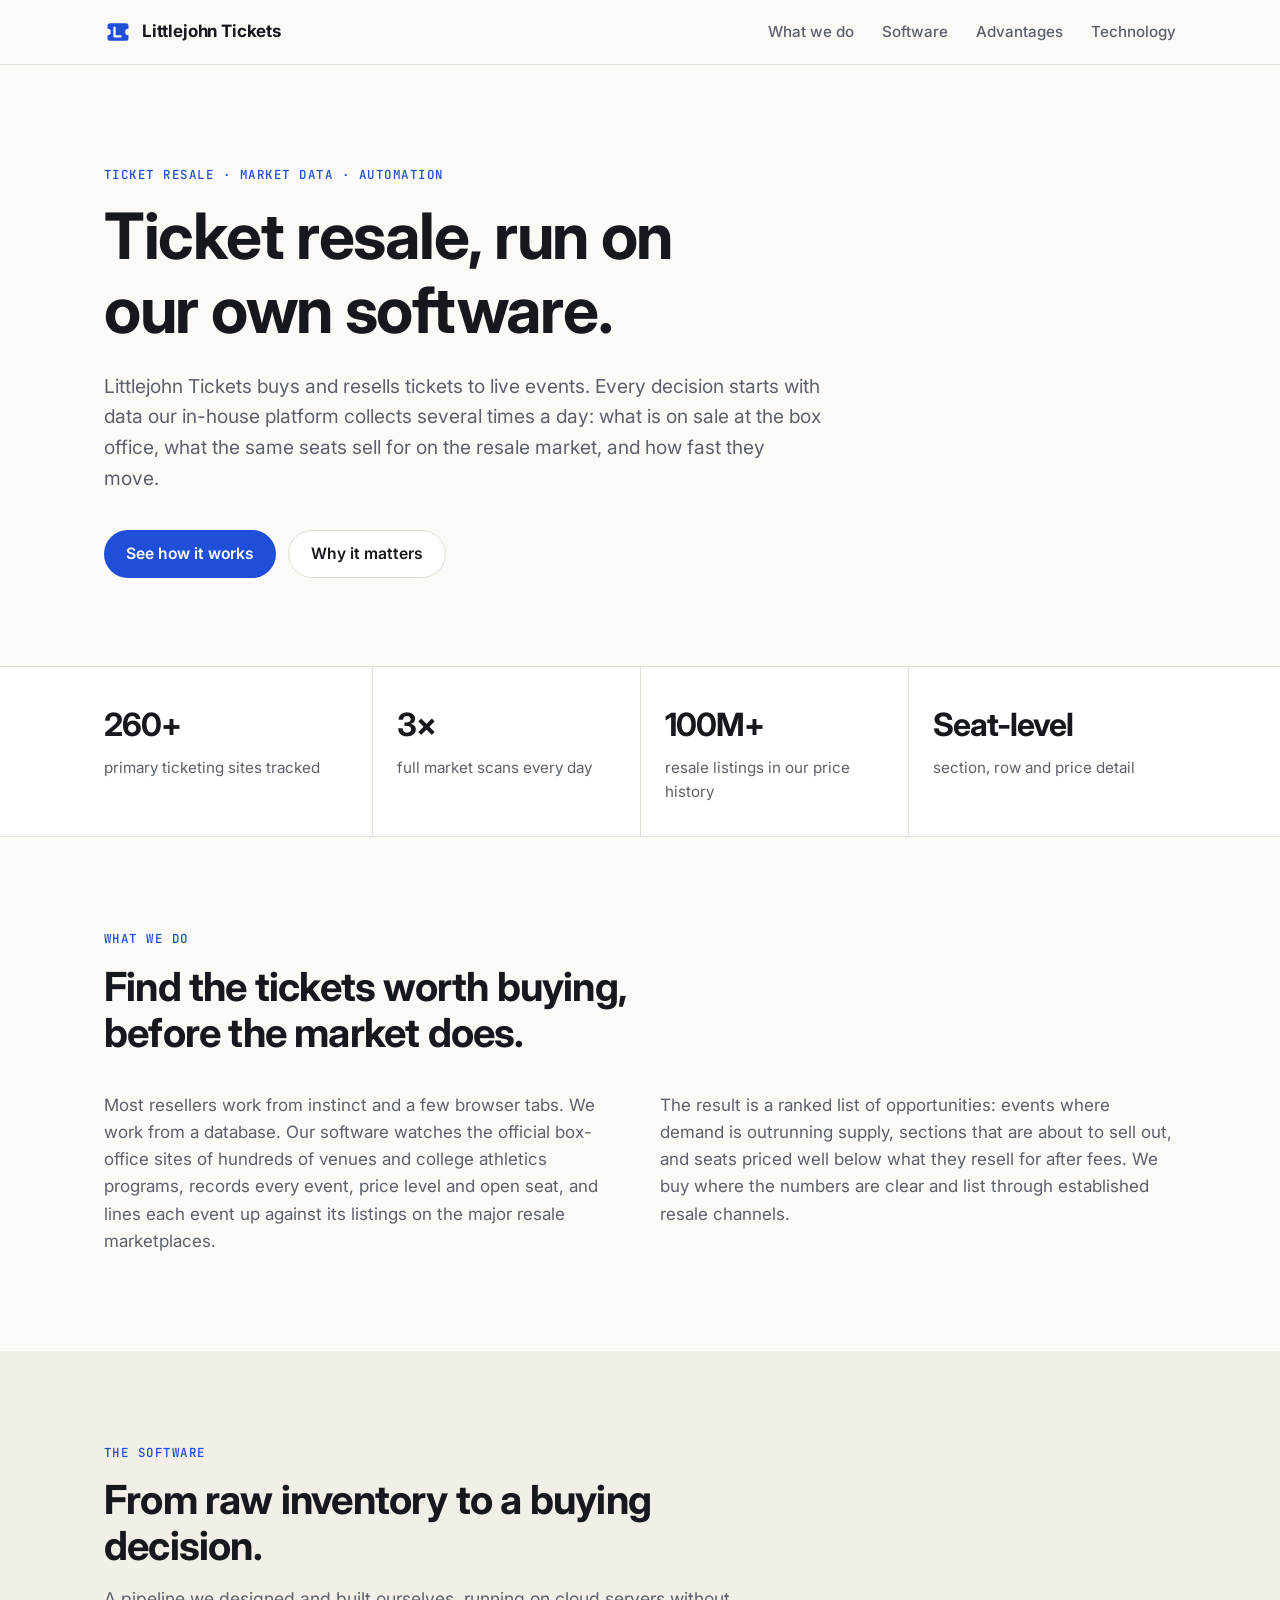
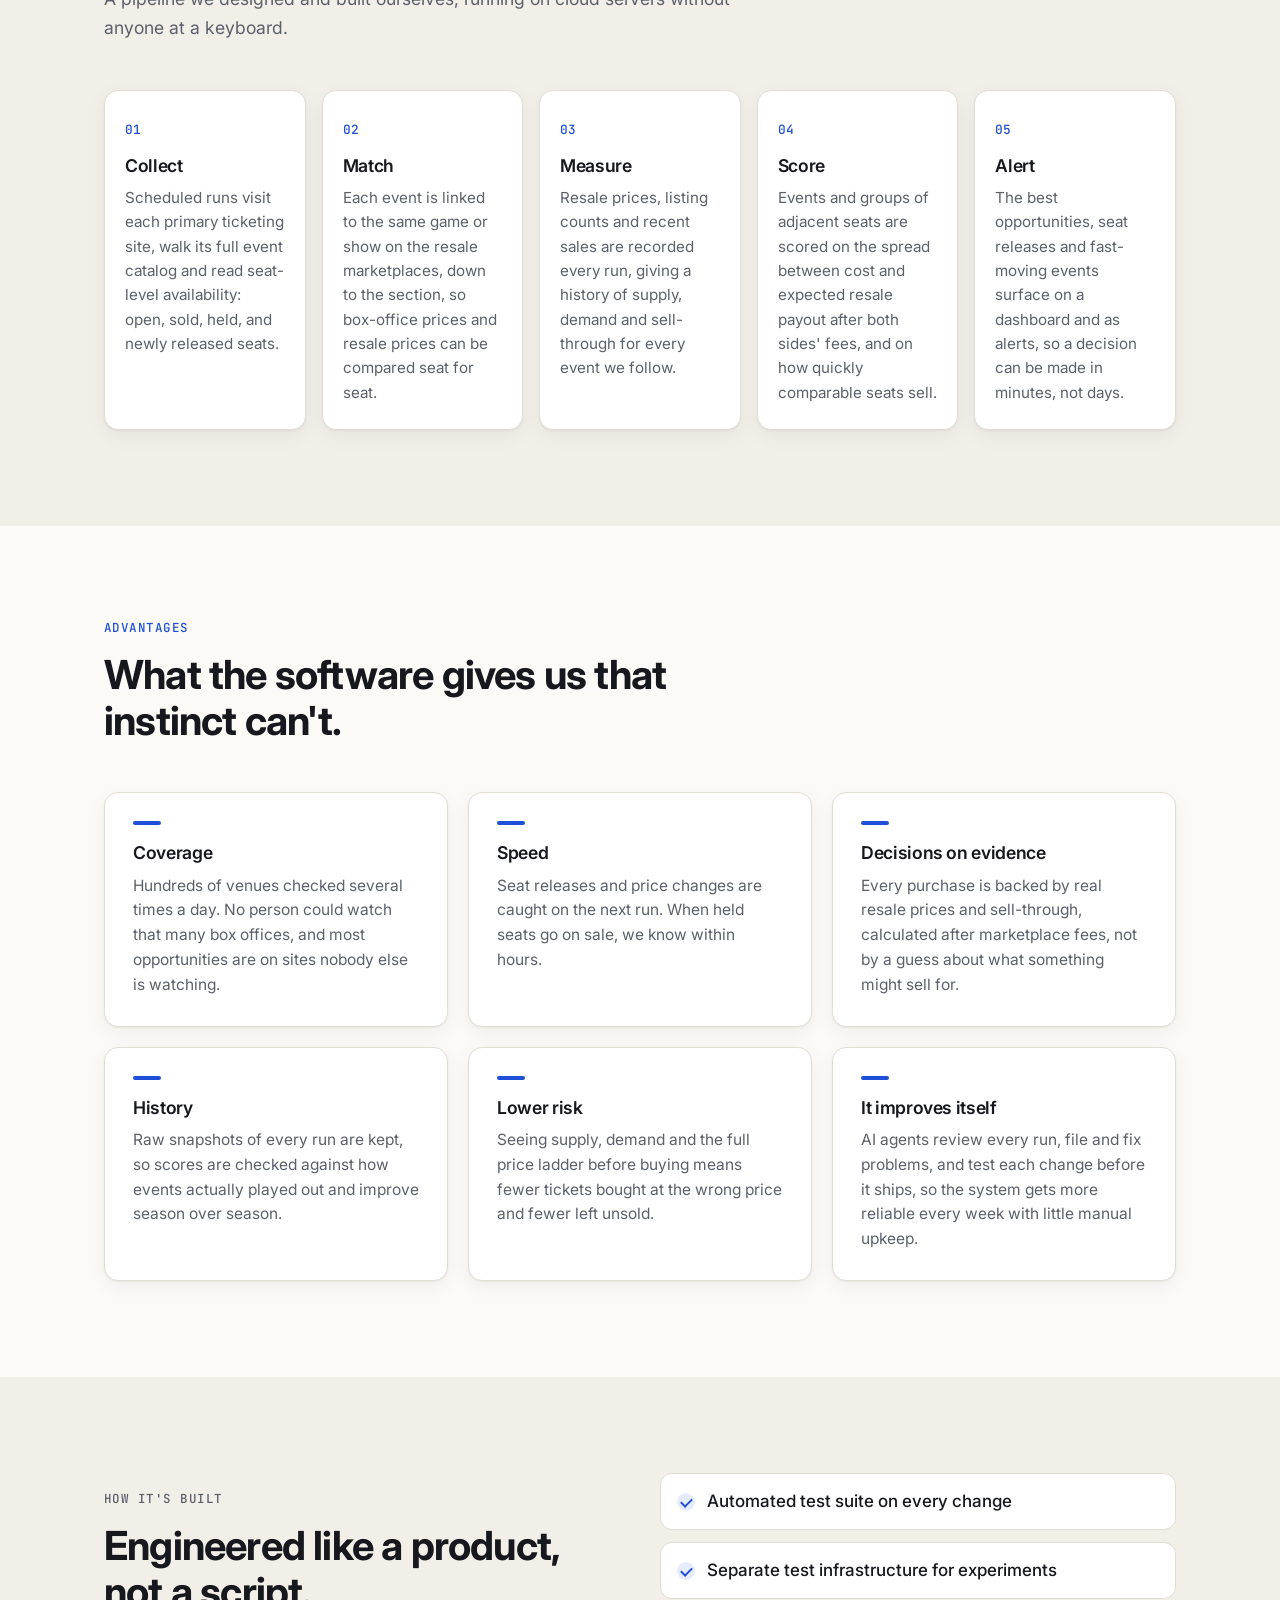
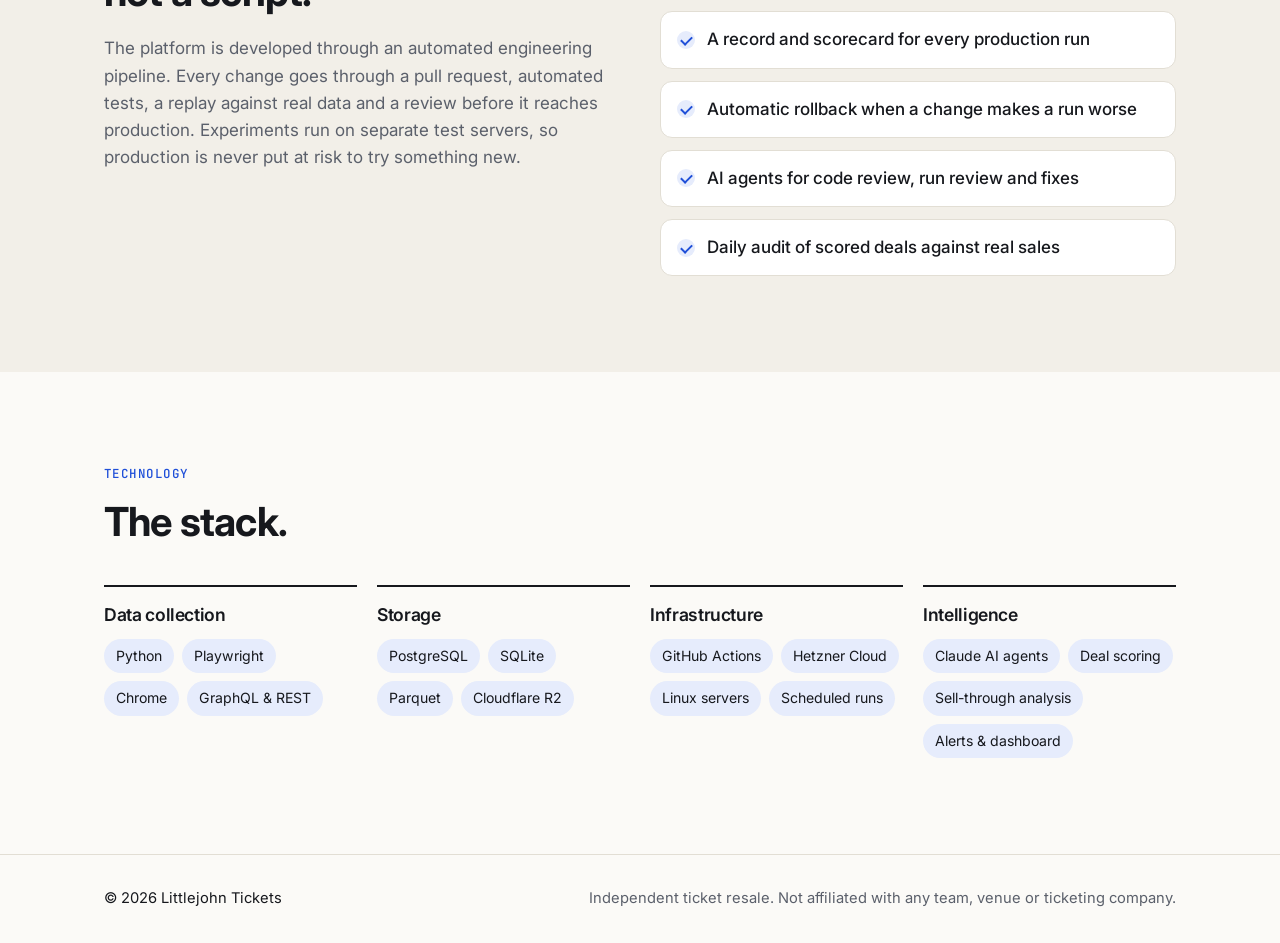
==== index.html @ 3c884fb2 "Add the company site: what we do, the software, advantages, stack One static page for littlejohntick" ====
<!doctype html>
<html lang="en">
<head>
  <meta charset="utf-8">
  <meta name="viewport" content="width=device-width, initial-scale=1">
  <title>Littlejohn Tickets</title>
  <meta name="description" content="Littlejohn Tickets is an independent ticket resale business built on its own market-data software: live primary inventory, resale prices and demand, scored into buying decisions.">
  <meta property="og:title" content="Littlejohn Tickets">
  <meta property="og:description" content="Ticket resale, run on in-house market-data software.">
  <meta property="og:url" content="https://littlejohntickets.com/">
  <meta property="og:type" content="website">
  <link rel="icon" href="favicon.svg" type="image/svg+xml">
  <link rel="preconnect" href="https://fonts.googleapis.com">
  <link rel="preconnect" href="https://fonts.gstatic.com" crossorigin>
  <link href="https://fonts.googleapis.com/css2?family=Inter:wght@400;500;600;700&family=JetBrains+Mono:wght@500&display=swap" rel="stylesheet">
  <link rel="stylesheet" href="styles.css">
</head>
<body>
  <header class="nav">
    <div class="wrap nav-inner">
      <a class="brand" href="#top" aria-label="Littlejohn Tickets home">
        <svg class="brand-mark" viewBox="0 0 32 32" aria-hidden="true"><path d="M4 9a3 3 0 0 1 3-3h18a3 3 0 0 1 3 3v3.2a3.8 3.8 0 0 0 0 7.6V23a3 3 0 0 1-3 3H7a3 3 0 0 1-3-3v-3.2a3.8 3.8 0 0 0 0-7.6Z" fill="currentColor"/><path d="M12 11v10h7" fill="none" stroke="var(--bg)" stroke-width="2.6" stroke-linecap="round" stroke-linejoin="round"/></svg>
        <span>Littlejohn Tickets</span>
      </a>
      <nav class="nav-links" aria-label="Sections">
        <a href="#what">What we do</a>
        <a href="#software">Software</a>
        <a href="#advantages">Advantages</a>
        <a href="#stack">Technology</a>
      </nav>
    </div>
  </header>

  <main id="top">
    <section class="hero">
      <div class="wrap">
        <p class="eyebrow">Ticket resale &middot; Market data &middot; Automation</p>
        <h1>Ticket resale, run on our own software.</h1>
        <p class="lede">Littlejohn Tickets buys and resells tickets to live events. Every decision starts with data
          our in-house platform collects several times a day: what is on sale at the box office, what the same
          seats sell for on the resale market, and how fast they move.</p>
        <div class="hero-actions">
          <a class="btn btn-primary" href="#software">See how it works</a>
          <a class="btn btn-ghost" href="#advantages">Why it matters</a>
        </div>
      </div>
    </section>

    <section class="stats" aria-label="By the numbers">
      <div class="wrap stats-grid">
        <div class="stat"><span class="stat-num">260+</span><span class="stat-label">primary ticketing sites tracked</span></div>
        <div class="stat"><span class="stat-num">3&times;</span><span class="stat-label">full market scans every day</span></div>
        <div class="stat"><span class="stat-num">100M+</span><span class="stat-label">resale listings in our price history</span></div>
        <div class="stat"><span class="stat-num">Seat-level</span><span class="stat-label">section, row and price detail</span></div>
      </div>
    </section>

    <section id="what" class="section">
      <div class="wrap">
        <p class="eyebrow">What we do</p>
        <h2>Find the tickets worth buying, before the market does.</h2>
        <div class="two-col">
          <p>Most resellers work from instinct and a few browser tabs. We work from a database. Our software watches
            the official box-office sites of hundreds of venues and college athletics programs, records every event,
            price level and open seat, and lines each event up against its listings on the major resale
            marketplaces.</p>
          <p>The result is a ranked list of opportunities: events where demand is outrunning supply, sections that
            are about to sell out, and seats priced well below what they resell for after fees. We buy where the
            numbers are clear and list through established resale channels.</p>
        </div>
      </div>
    </section>

    <section id="software" class="section section-alt">
      <div class="wrap">
        <p class="eyebrow">The software</p>
        <h2>From raw inventory to a buying decision.</h2>
        <p class="section-lede">A pipeline we designed and built ourselves, running on cloud servers without anyone
          at a keyboard.</p>
        <ol class="pipeline">
          <li class="step">
            <span class="step-num">01</span>
            <h3>Collect</h3>
            <p>Scheduled runs visit each primary ticketing site, walk its full event catalog and read seat-level
              availability: open, sold, held, and newly released seats.</p>
          </li>
          <li class="step">
            <span class="step-num">02</span>
            <h3>Match</h3>
            <p>Each event is linked to the same game or show on the resale marketplaces, down to the section, so
              box-office prices and resale prices can be compared seat for seat.</p>
          </li>
          <li class="step">
            <span class="step-num">03</span>
            <h3>Measure</h3>
            <p>Resale prices, listing counts and recent sales are recorded every run, giving a history of supply,
              demand and sell-through for every event we follow.</p>
          </li>
          <li class="step">
            <span class="step-num">04</span>
            <h3>Score</h3>
            <p>Events and groups of adjacent seats are scored on the spread between cost and expected resale payout
              after both sides' fees, and on how quickly comparable seats sell.</p>
          </li>
          <li class="step">
            <span class="step-num">05</span>
            <h3>Alert</h3>
            <p>The best opportunities, seat releases and fast-moving events surface on a dashboard and as alerts,
              so a decision can be made in minutes, not days.</p>
          </li>
        </ol>
      </div>
    </section>

    <section id="advantages" class="section">
      <div class="wrap">
        <p class="eyebrow">Advantages</p>
        <h2>What the software gives us that instinct can't.</h2>
        <div class="cards">
          <article class="card">
            <h3>Coverage</h3>
            <p>Hundreds of venues checked several times a day. No person could watch that many box offices, and
              most opportunities are on sites nobody else is watching.</p>
          </article>
          <article class="card">
            <h3>Speed</h3>
            <p>Seat releases and price changes are caught on the next run. When held seats go on sale, we know
              within hours.</p>
          </article>
          <article class="card">
            <h3>Decisions on evidence</h3>
            <p>Every purchase is backed by real resale prices and sell-through, calculated after marketplace fees,
              not by a guess about what something might sell for.</p>
          </article>
          <article class="card">
            <h3>History</h3>
            <p>Raw snapshots of every run are kept, so scores are checked against how events actually played out
              and improve season over season.</p>
          </article>
          <article class="card">
            <h3>Lower risk</h3>
            <p>Seeing supply, demand and the full price ladder before buying means fewer tickets bought at the wrong
              price and fewer left unsold.</p>
          </article>
          <article class="card">
            <h3>It improves itself</h3>
            <p>AI agents review every run, file and fix problems, and test each change before it ships, so the
              system gets more reliable every week with little manual upkeep.</p>
          </article>
        </div>
      </div>
    </section>

    <section id="engineering" class="section section-alt">
      <div class="wrap two-col two-col-wide">
        <div>
          <p class="eyebrow">How it's built</p>
          <h2>Engineered like a product, not a script.</h2>
          <p>The platform is developed through an automated engineering pipeline. Every change goes through a pull
            request, automated tests, a replay against real data and a review before it reaches production.
            Experiments run on separate test servers, so production is never put at risk to try something new.</p>
        </div>
        <ul class="checklist">
          <li>Automated test suite on every change</li>
          <li>Separate test infrastructure for experiments</li>
          <li>A record and scorecard for every production run</li>
          <li>Automatic rollback when a change makes a run worse</li>
          <li>AI agents for code review, run review and fixes</li>
          <li>Daily audit of scored deals against real sales</li>
        </ul>
      </div>
    </section>

    <section id="stack" class="section">
      <div class="wrap">
        <p class="eyebrow">Technology</p>
        <h2>The stack.</h2>
        <div class="stack">
          <div class="stack-group">
            <h3>Data collection</h3>
            <ul><li>Python</li><li>Playwright</li><li>Chrome</li><li>GraphQL &amp; REST</li></ul>
          </div>
          <div class="stack-group">
            <h3>Storage</h3>
            <ul><li>PostgreSQL</li><li>SQLite</li><li>Parquet</li><li>Cloudflare R2</li></ul>
          </div>
          <div class="stack-group">
            <h3>Infrastructure</h3>
            <ul><li>GitHub Actions</li><li>Hetzner Cloud</li><li>Linux servers</li><li>Scheduled runs</li></ul>
          </div>
          <div class="stack-group">
            <h3>Intelligence</h3>
            <ul><li>Claude AI agents</li><li>Deal scoring</li><li>Sell-through analysis</li><li>Alerts &amp; dashboard</li></ul>
          </div>
        </div>
      </div>
    </section>
  </main>

  <footer class="footer">
    <div class="wrap footer-inner">
      <span>&copy; <span id="year">2026</span> Littlejohn Tickets</span>
      <span class="muted">Independent ticket resale. Not affiliated with any team, venue or ticketing company.</span>
    </div>
  </footer>
  <script>document.getElementById('year').textContent = new Date().getFullYear();</script>
</body>
</html>
---- styles.css ----
:root {
  --bg: #fbfaf7;
  --bg-alt: #f2efe8;
  --surface: #ffffff;
  --text: #16181d;
  --muted: #5b606b;
  --line: #e2ded4;
  --accent: #1f4fd8;
  --accent-ink: #ffffff;
  --accent-soft: #e6ecfc;
  --radius: 14px;
  --shadow: 0 1px 2px rgba(20, 22, 28, .05), 0 6px 20px rgba(20, 22, 28, .05);
}

@media (prefers-color-scheme: dark) {
  :root:not([data-theme="light"]) {
    --bg: #0f1115;
    --bg-alt: #151820;
    --surface: #1a1e27;
    --text: #eceef2;
    --muted: #a0a6b3;
    --line: #2a2f3b;
    --accent: #7c9cff;
    --accent-ink: #0f1115;
    --accent-soft: #1e2740;
    --shadow: 0 1px 2px rgba(0, 0, 0, .3), 0 6px 20px rgba(0, 0, 0, .25);
  }
}

:root[data-theme="dark"] {
  --bg: #0f1115;
  --bg-alt: #151820;
  --surface: #1a1e27;
  --text: #eceef2;
  --muted: #a0a6b3;
  --line: #2a2f3b;
  --accent: #7c9cff;
  --accent-ink: #0f1115;
  --accent-soft: #1e2740;
  --shadow: 0 1px 2px rgba(0, 0, 0, .3), 0 6px 20px rgba(0, 0, 0, .25);
}

* { box-sizing: border-box; }

html { scroll-behavior: smooth; scroll-padding-top: 72px; }

body {
  margin: 0;
  background: var(--bg);
  color: var(--text);
  font: 400 17px/1.6 Inter, system-ui, -apple-system, "Segoe UI", Roboto, sans-serif;
  -webkit-font-smoothing: antialiased;
}

h1, h2, h3 { line-height: 1.15; margin: 0; letter-spacing: -0.02em; }
h1 { font-size: clamp(2.3rem, 6vw, 4rem); font-weight: 700; max-width: 16ch; }
h2 { font-size: clamp(1.7rem, 3.6vw, 2.5rem); font-weight: 700; max-width: 24ch; }
h3 { font-size: 1.1rem; font-weight: 600; }
p { margin: 0; }
a { color: inherit; }

.wrap { width: 100%; max-width: 1120px; margin: 0 auto; padding: 0 24px; }

/* Navigation */
.nav {
  position: sticky; top: 0; z-index: 10;
  background: color-mix(in srgb, var(--bg) 88%, transparent);
  backdrop-filter: saturate(160%) blur(10px);
  border-bottom: 1px solid var(--line);
}
.nav-inner { display: flex; align-items: center; justify-content: space-between; height: 64px; gap: 16px; }
.brand { display: inline-flex; align-items: center; gap: 10px; font-weight: 700; text-decoration: none; letter-spacing: -0.01em; }
.brand-mark { width: 28px; height: 28px; color: var(--accent); flex: none; }
.nav-links { display: flex; gap: 28px; }
.nav-links a { text-decoration: none; color: var(--muted); font-size: .95rem; font-weight: 500; }
.nav-links a:hover { color: var(--text); }

/* Hero */
.hero { padding: 104px 0 88px; }
.eyebrow {
  font: 500 .78rem/1 "JetBrains Mono", ui-monospace, monospace;
  text-transform: uppercase; letter-spacing: .12em; color: var(--accent);
  margin-bottom: 18px;
}
.lede { font-size: 1.2rem; color: var(--muted); max-width: 60ch; margin-top: 24px; }
.hero-actions { display: flex; flex-wrap: wrap; gap: 12px; margin-top: 36px; }
.btn {
  display: inline-flex; align-items: center; justify-content: center;
  height: 48px; padding: 0 22px; border-radius: 999px;
  font-weight: 600; font-size: .98rem; text-decoration: none;
  transition: transform .15s ease, background .15s ease;
}
.btn:hover { transform: translateY(-1px); }
.btn-primary { background: var(--accent); color: var(--accent-ink); }
.btn-ghost { border: 1px solid var(--line); background: var(--surface); }

/* Stats */
.stats { border-top: 1px solid var(--line); border-bottom: 1px solid var(--line); background: var(--surface); }
.stats-grid { display: grid; grid-template-columns: repeat(4, 1fr); }
.stat { padding: 32px 24px; display: flex; flex-direction: column; gap: 6px; border-left: 1px solid var(--line); }
.stat:first-child { border-left: 0; padding-left: 0; }
.stat-num { font-size: 2rem; font-weight: 700; letter-spacing: -0.03em; }
.stat-label { color: var(--muted); font-size: .95rem; }

/* Sections */
.section { padding: 96px 0; }
.section-alt { background: var(--bg-alt); }
.section-lede { color: var(--muted); font-size: 1.1rem; max-width: 60ch; margin-top: 16px; }
.two-col { display: grid; grid-template-columns: 1fr 1fr; gap: 40px; margin-top: 36px; color: var(--muted); }
.two-col-wide { margin-top: 0; align-items: start; color: var(--text); }
.two-col-wide p { color: var(--muted); margin-top: 20px; }

/* Pipeline */
.pipeline { list-style: none; padding: 0; margin: 48px 0 0; display: grid; grid-template-columns: repeat(5, 1fr); gap: 16px; counter-reset: none; }
.step {
  background: var(--surface); border: 1px solid var(--line); border-radius: var(--radius);
  padding: 24px 20px; box-shadow: var(--shadow); position: relative;
}
.step-num { font: 500 .8rem/1 "JetBrains Mono", ui-monospace, monospace; color: var(--accent); }
.step h3 { margin: 14px 0 10px; }
.step p { color: var(--muted); font-size: .95rem; }

/* Cards */
.cards { display: grid; grid-template-columns: repeat(3, 1fr); gap: 20px; margin-top: 48px; }
.card {
  background: var(--surface); border: 1px solid var(--line); border-radius: var(--radius);
  padding: 28px; box-shadow: var(--shadow);
}
.card h3 { margin-bottom: 10px; }
.card h3::before {
  content: ""; display: block; width: 28px; height: 4px; border-radius: 2px;
  background: var(--accent); margin-bottom: 18px;
}
.card p { color: var(--muted); font-size: .97rem; }

/* Checklist */
.checklist { list-style: none; padding: 0; margin: 0; display: grid; gap: 12px; }
.checklist li {
  background: var(--surface); border: 1px solid var(--line); border-radius: 12px;
  padding: 14px 16px 14px 46px; position: relative; font-weight: 500;
}
.checklist li::before {
  content: ""; position: absolute; left: 16px; top: 50%; width: 18px; height: 18px; margin-top: -9px;
  border-radius: 50%; background: var(--accent-soft);
}
.checklist li::after {
  content: ""; position: absolute; left: 22px; top: 50%; width: 5px; height: 9px; margin-top: -6px;
  border: solid var(--accent); border-width: 0 2px 2px 0; transform: rotate(45deg);
}

/* Stack */
.stack { display: grid; grid-template-columns: repeat(4, 1fr); gap: 20px; margin-top: 40px; }
.stack-group { border-top: 2px solid var(--text); padding-top: 18px; }
.stack-group ul { list-style: none; padding: 0; margin: 14px 0 0; display: flex; flex-wrap: wrap; gap: 8px; }
.stack-group li {
  font-size: .88rem; padding: 6px 12px; border-radius: 999px;
  background: var(--accent-soft); color: var(--text);
}

/* Footer */
.footer { border-top: 1px solid var(--line); padding: 32px 0; font-size: .92rem; }
.footer-inner { display: flex; justify-content: space-between; gap: 16px; flex-wrap: wrap; }
.muted { color: var(--muted); }

/* Responsive */
@media (max-width: 980px) {
  .pipeline { grid-template-columns: repeat(2, 1fr); }
  .cards { grid-template-columns: repeat(2, 1fr); }
  .stack { grid-template-columns: repeat(2, 1fr); }
  .stats-grid { grid-template-columns: repeat(2, 1fr); }
  .stat:nth-child(3) { border-left: 0; padding-left: 0; }
  .stat:nth-child(n+3) { border-top: 1px solid var(--line); }
}

@media (max-width: 720px) {
  .wrap { padding: 0 16px; }
  .nav-links { display: none; }
  .hero { padding: 64px 0 56px; }
  .section { padding: 64px 0; }
  .two-col, .cards, .pipeline { grid-template-columns: 1fr; }
  .two-col { gap: 20px; }
  .two-col-wide { gap: 32px; }
  .stat { padding: 22px 12px; }
  .stat-num { font-size: 1.6rem; }
}

@media (prefers-reduced-motion: reduce) {
  html { scroll-behavior: auto; }
  .btn { transition: none; }
}
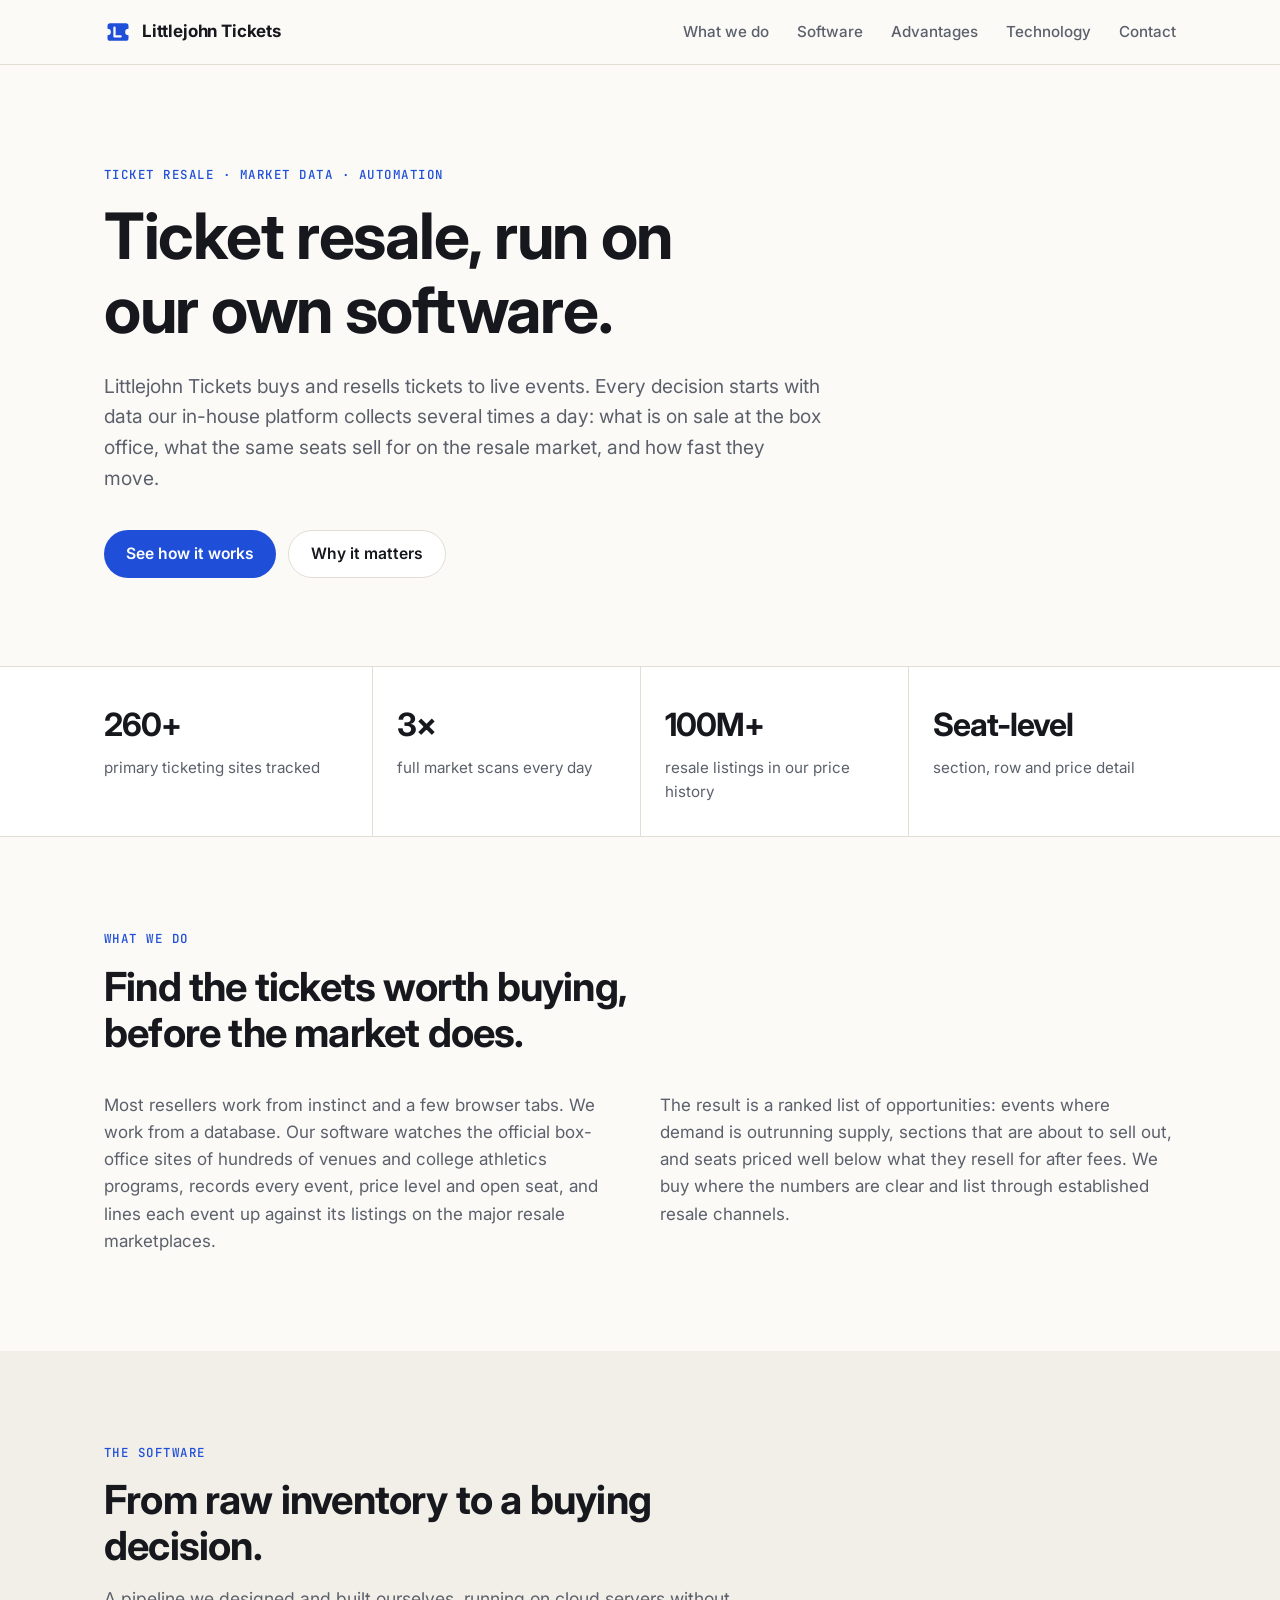
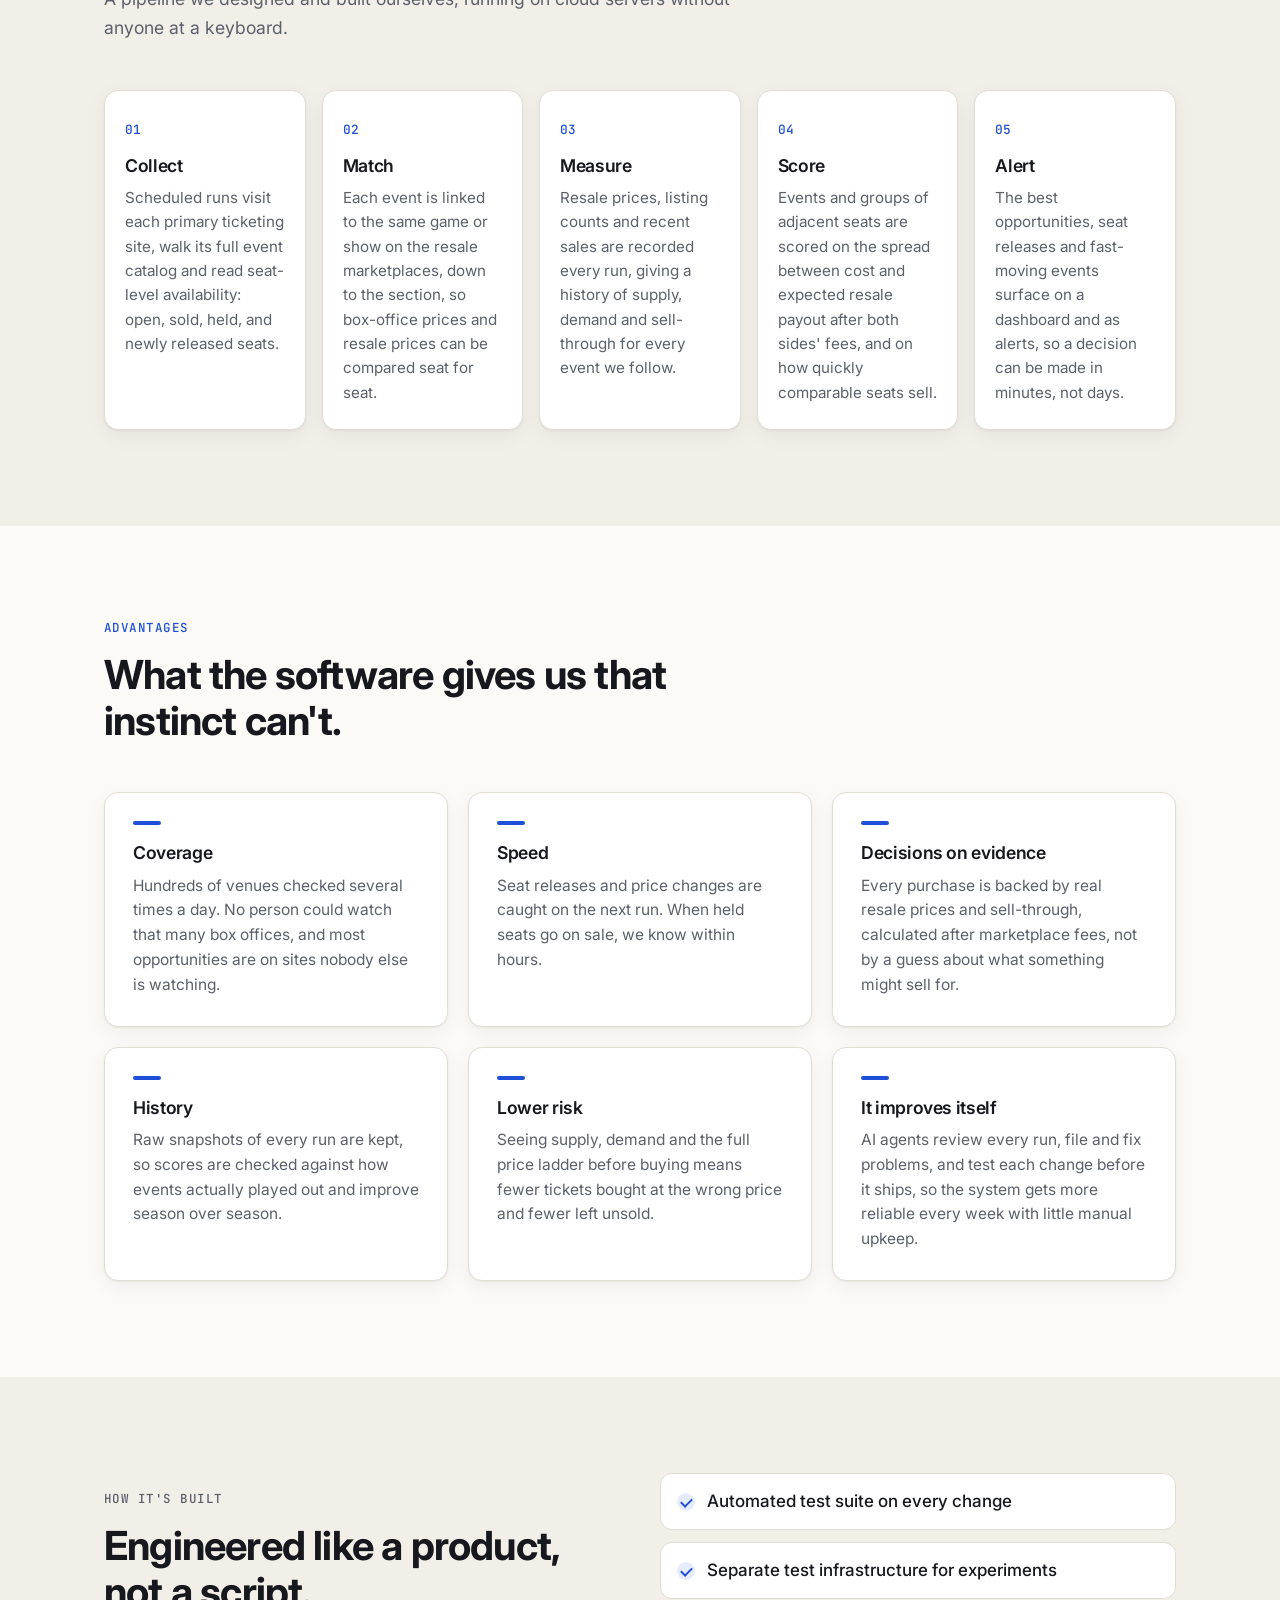
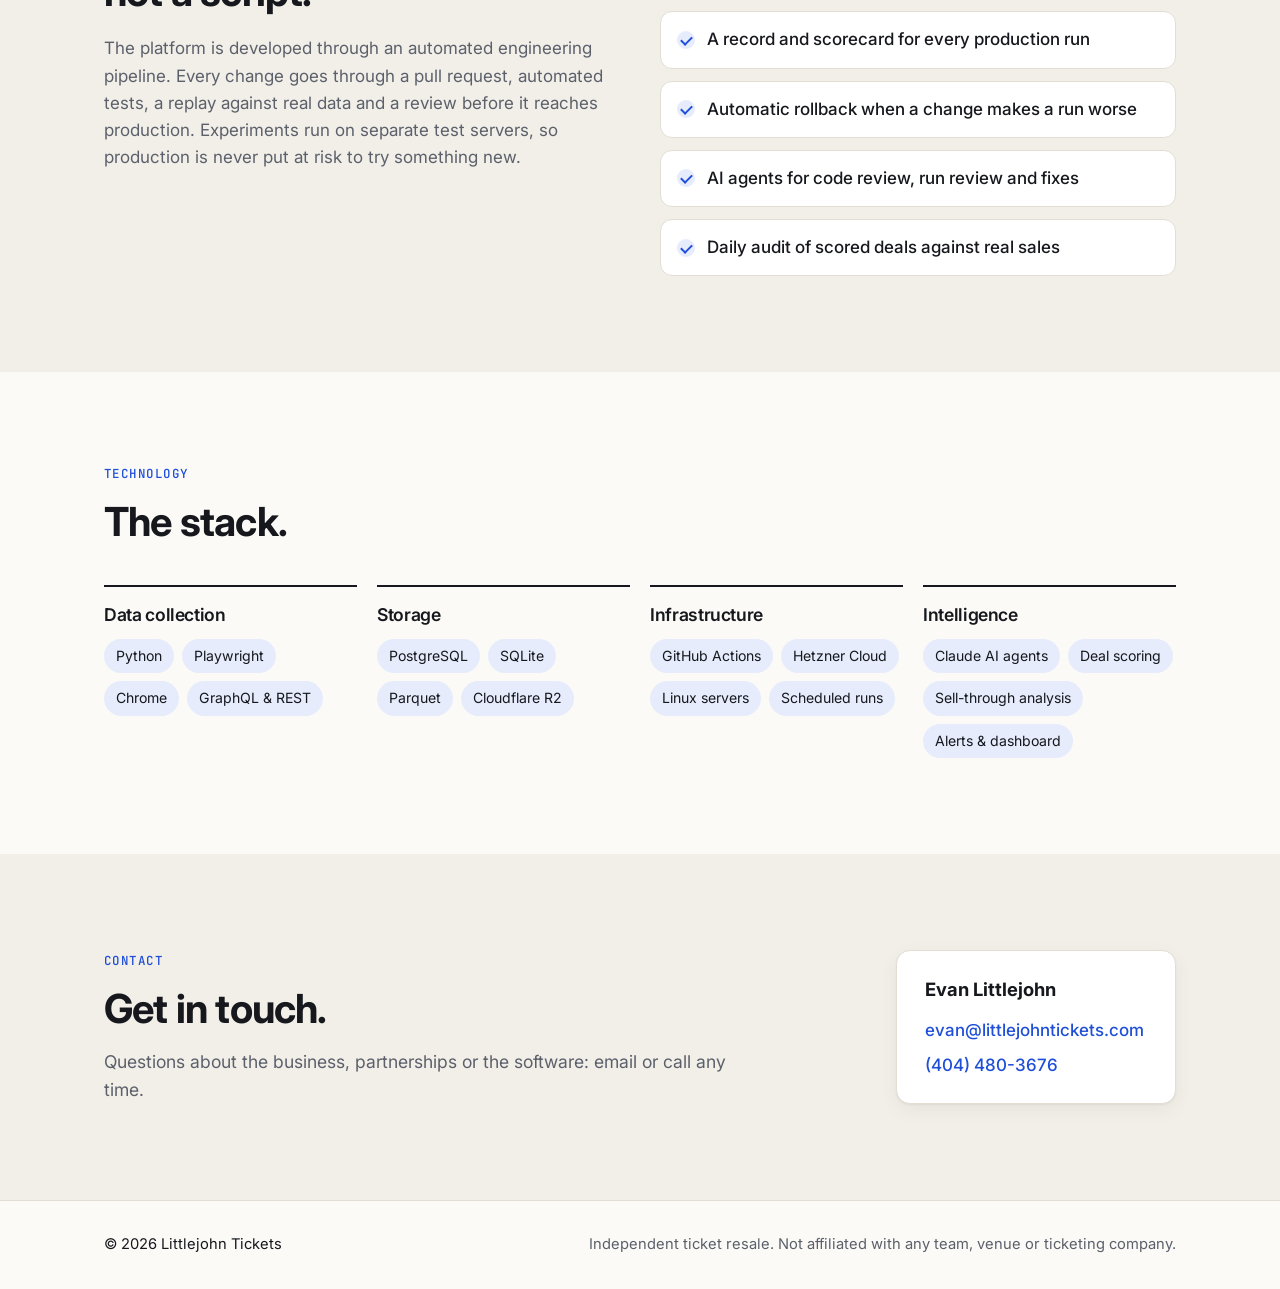
==== commit c5407ca2: "Add a contact section: name, email and phone Co-Authored-By: Claude Opus 5.5 <noreply@anthropic.com>" ====
--- a/index.html
+++ b/index.html
@@ -27,6 +27,7 @@
         <a href="#software">Software</a>
         <a href="#advantages">Advantages</a>
         <a href="#stack">Technology</a>
+        <a href="#contact">Contact</a>
       </nav>
     </div>
   </header>
@@ -195,6 +196,21 @@
         </div>
       </div>
     </section>
+    <section id="contact" class="section section-alt">
+      <div class="wrap contact">
+        <div>
+          <p class="eyebrow">Contact</p>
+          <h2>Get in touch.</h2>
+          <p class="section-lede">Questions about the business, partnerships or the software: email or call
+            any time.</p>
+        </div>
+        <div class="contact-card">
+          <p class="contact-name">Evan Littlejohn</p>
+          <a class="contact-line" href="mailto:evan@littlejohntickets.com">evan@littlejohntickets.com</a>
+          <a class="contact-line" href="tel:+14044803676">(404) 480-3676</a>
+        </div>
+      </div>
+    </section>
   </main>
 
   <footer class="footer">
--- a/styles.css
+++ b/styles.css
@@ -157,6 +157,17 @@
   background: var(--accent-soft); color: var(--text);
 }
 
+/* Contact */
+.contact { display: flex; align-items: flex-end; justify-content: space-between; gap: 32px; flex-wrap: wrap; }
+.contact-card {
+  background: var(--surface); border: 1px solid var(--line); border-radius: var(--radius);
+  padding: 24px 28px; box-shadow: var(--shadow); display: grid; gap: 8px; min-width: 280px;
+}
+.contact-name { font-weight: 700; font-size: 1.15rem; margin-bottom: 4px; }
+.contact-line { color: var(--accent); text-decoration: none; font-weight: 500; }
+.contact-line:hover { text-decoration: underline; }
+@media (max-width: 720px) { .contact-card { min-width: 0; width: 100%; } }
+
 /* Footer */
 .footer { border-top: 1px solid var(--line); padding: 32px 0; font-size: .92rem; }
 .footer-inner { display: flex; justify-content: space-between; gap: 16px; flex-wrap: wrap; }
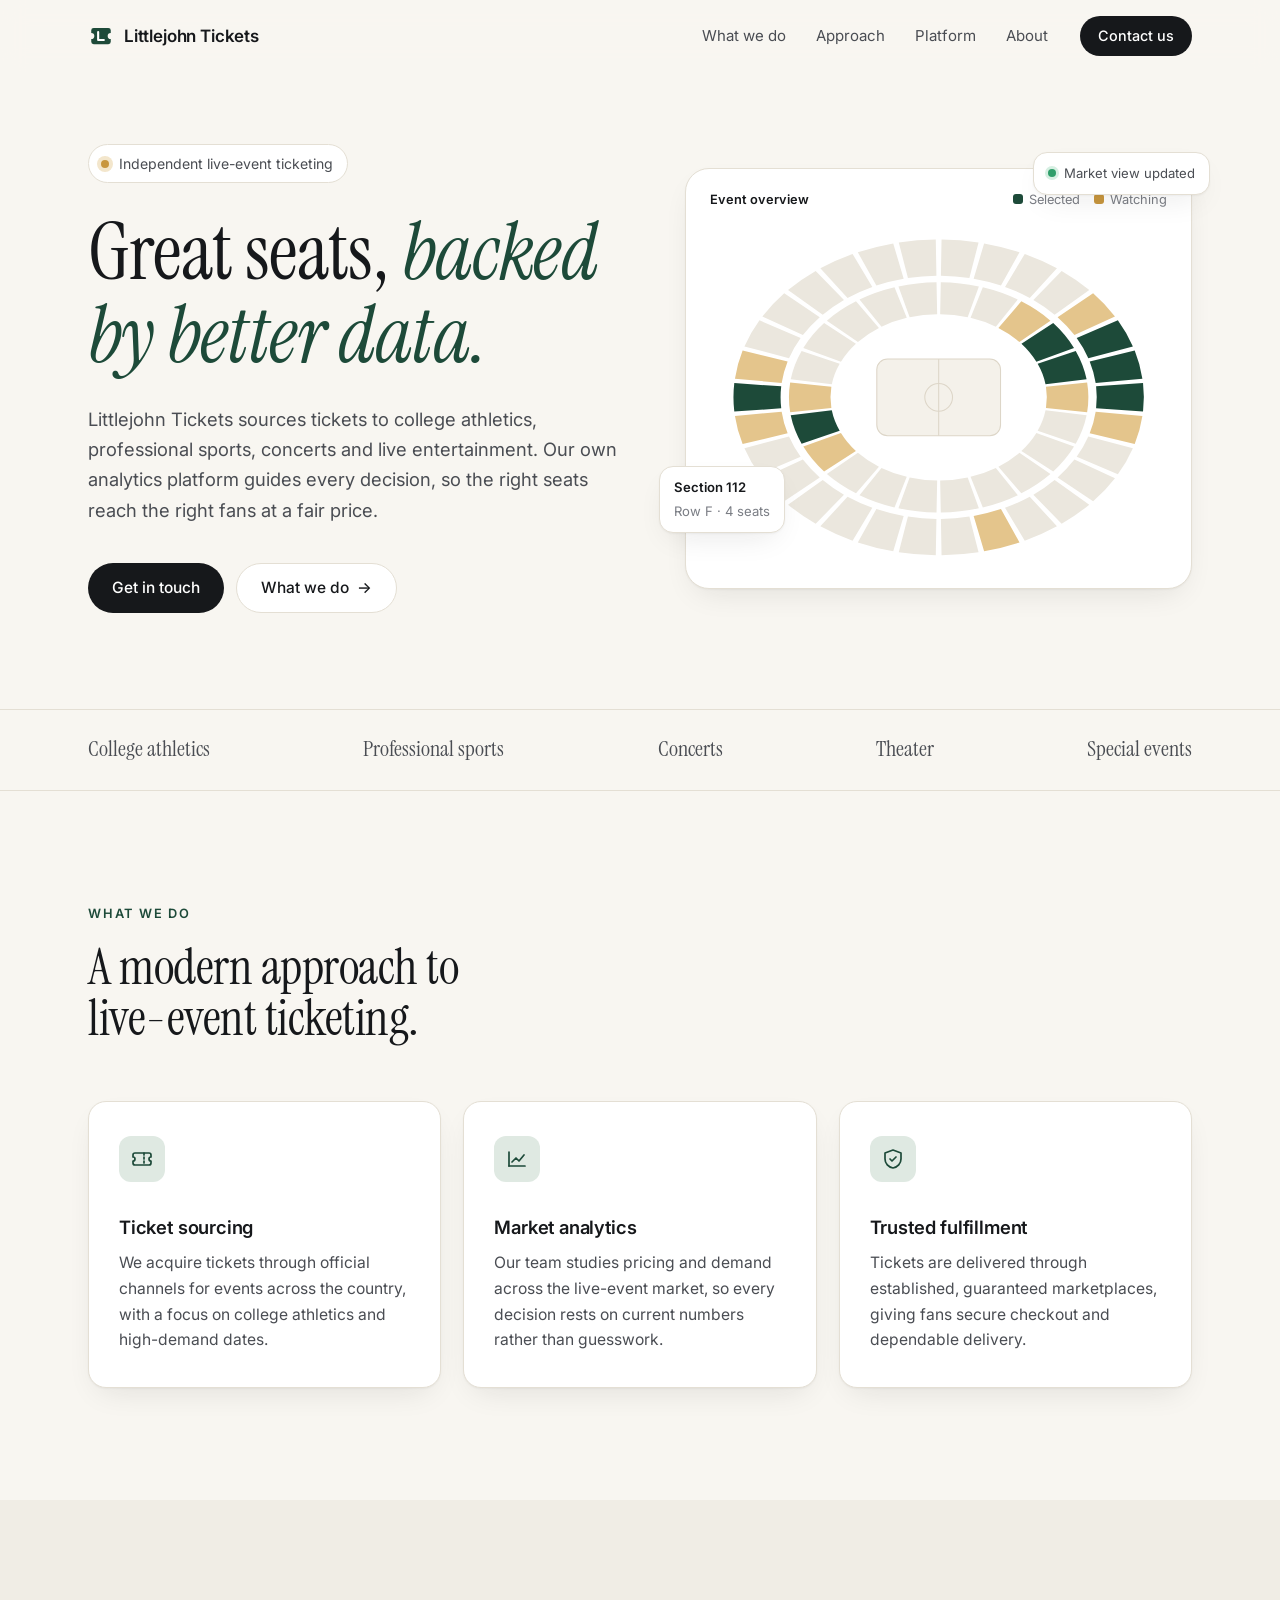
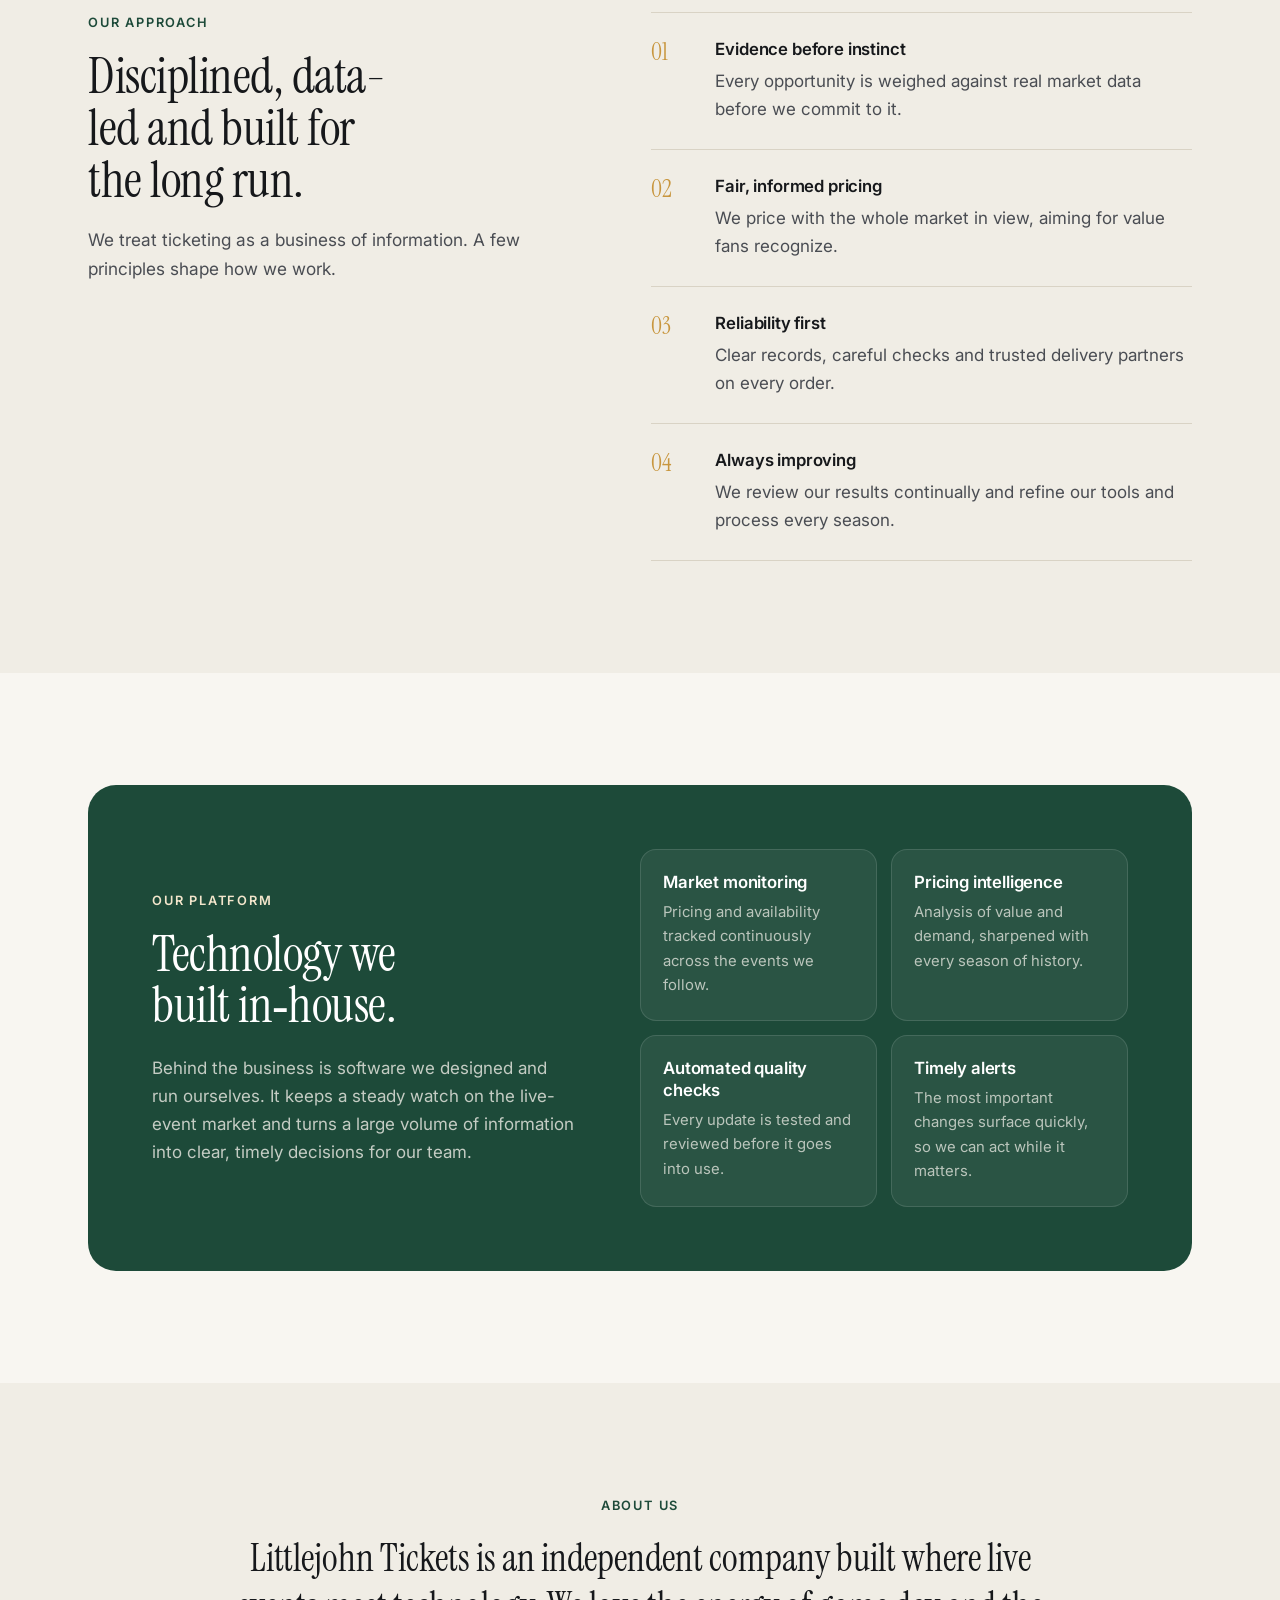
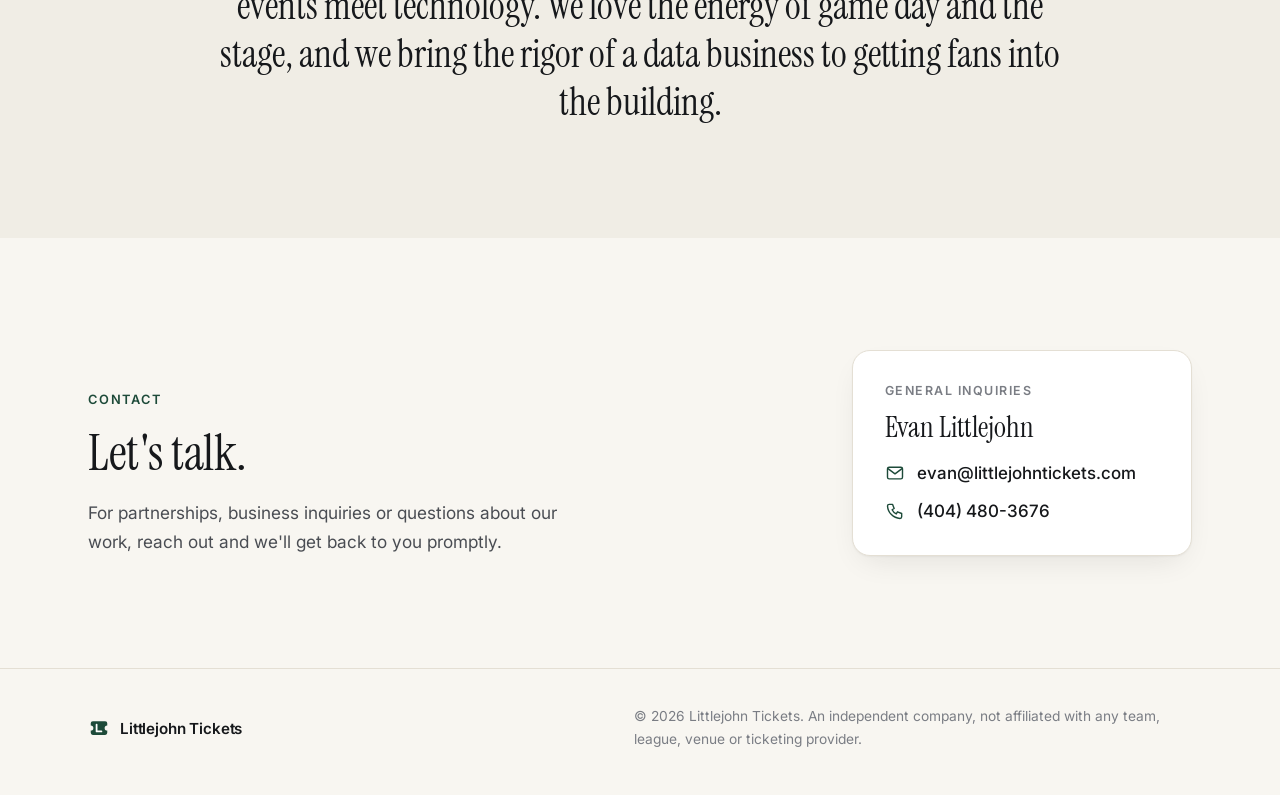
==== commit 01515e8d: "Redesign the site in a light style and say less about how it works Light, editorial look (serif head" ====
--- a/index.html
+++ b/index.html
@@ -3,211 +3,239 @@
 <head>
   <meta charset="utf-8">
   <meta name="viewport" content="width=device-width, initial-scale=1">
+  <meta name="color-scheme" content="light">
   <title>Littlejohn Tickets</title>
-  <meta name="description" content="Littlejohn Tickets is an independent ticket resale business built on its own market-data software: live primary inventory, resale prices and demand, scored into buying decisions.">
+  <meta name="description" content="Littlejohn Tickets is an independent live-event ticketing company. We source tickets to sports, concerts and live entertainment, guided by our own market analytics.">
   <meta property="og:title" content="Littlejohn Tickets">
-  <meta property="og:description" content="Ticket resale, run on in-house market-data software.">
+  <meta property="og:description" content="Independent live-event ticketing, guided by our own market analytics.">
   <meta property="og:url" content="https://littlejohntickets.com/">
   <meta property="og:type" content="website">
   <link rel="icon" href="favicon.svg" type="image/svg+xml">
   <link rel="preconnect" href="https://fonts.googleapis.com">
   <link rel="preconnect" href="https://fonts.gstatic.com" crossorigin>
-  <link href="https://fonts.googleapis.com/css2?family=Inter:wght@400;500;600;700&family=JetBrains+Mono:wght@500&display=swap" rel="stylesheet">
+  <link href="https://fonts.googleapis.com/css2?family=Instrument+Serif:ital@0;1&family=Inter:wght@400;500;600&display=swap" rel="stylesheet">
   <link rel="stylesheet" href="styles.css">
 </head>
 <body>
   <header class="nav">
     <div class="wrap nav-inner">
       <a class="brand" href="#top" aria-label="Littlejohn Tickets home">
-        <svg class="brand-mark" viewBox="0 0 32 32" aria-hidden="true"><path d="M4 9a3 3 0 0 1 3-3h18a3 3 0 0 1 3 3v3.2a3.8 3.8 0 0 0 0 7.6V23a3 3 0 0 1-3 3H7a3 3 0 0 1-3-3v-3.2a3.8 3.8 0 0 0 0-7.6Z" fill="currentColor"/><path d="M12 11v10h7" fill="none" stroke="var(--bg)" stroke-width="2.6" stroke-linecap="round" stroke-linejoin="round"/></svg>
+        <svg class="brand-mark" viewBox="0 0 32 32" aria-hidden="true"><path d="M4 9a3 3 0 0 1 3-3h18a3 3 0 0 1 3 3v3.2a3.8 3.8 0 0 0 0 7.6V23a3 3 0 0 1-3 3H7a3 3 0 0 1-3-3v-3.2a3.8 3.8 0 0 0 0-7.6Z" fill="currentColor"/><path d="M12.5 11v10h7" fill="none" stroke="#fff" stroke-width="2.6" stroke-linecap="round" stroke-linejoin="round"/></svg>
         <span>Littlejohn Tickets</span>
       </a>
       <nav class="nav-links" aria-label="Sections">
-        <a href="#what">What we do</a>
-        <a href="#software">Software</a>
-        <a href="#advantages">Advantages</a>
-        <a href="#stack">Technology</a>
-        <a href="#contact">Contact</a>
+        <a href="#services">What we do</a>
+        <a href="#approach">Approach</a>
+        <a href="#platform">Platform</a>
+        <a href="#about">About</a>
       </nav>
+      <a class="btn btn-dark btn-sm" href="#contact">Contact us</a>
     </div>
   </header>
 
   <main id="top">
     <section class="hero">
+      <div class="wrap hero-grid">
+        <div class="hero-copy">
+          <p class="kicker"><span class="dot"></span>Independent live-event ticketing</p>
+          <h1>Great seats, <em>backed by better data.</em></h1>
+          <p class="lede">Littlejohn Tickets sources tickets to college athletics, professional sports, concerts
+            and live entertainment. Our own analytics platform guides every decision, so the right seats reach the
+            right fans at a fair price.</p>
+          <div class="hero-actions">
+            <a class="btn btn-dark" href="#contact">Get in touch</a>
+            <a class="btn btn-light" href="#services">What we do <span aria-hidden="true">&rarr;</span></a>
+          </div>
+        </div>
+
+        <figure class="hero-visual" aria-hidden="true">
+          <div class="panel">
+            <div class="panel-head">
+              <span class="panel-title">Event overview</span>
+              <span class="legend"><i class="lg lg-hot"></i>Selected <i class="lg lg-warm"></i>Watching</span>
+            </div>
+            <svg class="bowl" viewBox="0 0 440 340">
+              <path class="s" d="M222.0 62.0A140.4 108.0 0 0 1 257.7 66.0L247.2 94.9A101.4 78.0 0 0 0 221.4 92.0Z"/>
+              <path class="s" d="M261.4 66.8A140.4 108.0 0 0 1 294.2 78.3L273.6 103.8A101.4 78.0 0 0 0 249.9 95.5Z"/>
+              <path class="s-warm" d="M297.5 80.0A140.4 108.0 0 0 1 324.8 98.1L295.7 118.1A101.4 78.0 0 0 0 276.0 105.0Z"/>
+              <path class="s-hot" d="M327.4 100.4A140.4 108.0 0 0 1 346.9 123.8L311.6 136.6A101.4 78.0 0 0 0 297.6 119.7Z"/>
+              <path class="s-hot" d="M348.5 126.5A140.4 108.0 0 0 1 358.7 153.1L320.2 157.8A101.4 78.0 0 0 0 312.8 138.6Z"/>
+              <path class="s-warm" d="M359.2 156.1A140.4 108.0 0 0 1 359.2 183.9L320.6 180.0A101.4 78.0 0 0 0 320.6 160.0Z"/>
+              <path class="s" d="M358.7 186.9A140.4 108.0 0 0 1 348.5 213.5L312.8 201.4A101.4 78.0 0 0 0 320.2 182.2Z"/>
+              <path class="s" d="M346.9 216.2A140.4 108.0 0 0 1 327.4 239.6L297.6 220.3A101.4 78.0 0 0 0 311.6 203.4Z"/>
+              <path class="s" d="M324.8 241.9A140.4 108.0 0 0 1 297.5 260.0L276.0 235.0A101.4 78.0 0 0 0 295.7 221.9Z"/>
+              <path class="s" d="M294.2 261.7A140.4 108.0 0 0 1 261.4 273.2L249.9 244.5A101.4 78.0 0 0 0 273.6 236.2Z"/>
+              <path class="s" d="M257.7 274.0A140.4 108.0 0 0 1 222.0 278.0L221.4 248.0A101.4 78.0 0 0 0 247.2 245.1Z"/>
+              <path class="s" d="M218.0 278.0A140.4 108.0 0 0 1 182.3 274.0L192.8 245.1A101.4 78.0 0 0 0 218.6 248.0Z"/>
+              <path class="s" d="M178.6 273.2A140.4 108.0 0 0 1 145.8 261.7L166.4 236.2A101.4 78.0 0 0 0 190.1 244.5Z"/>
+              <path class="s" d="M142.5 260.0A140.4 108.0 0 0 1 115.2 241.9L144.3 221.9A101.4 78.0 0 0 0 164.0 235.0Z"/>
+              <path class="s-warm" d="M112.6 239.6A140.4 108.0 0 0 1 93.1 216.2L128.4 203.4A101.4 78.0 0 0 0 142.4 220.3Z"/>
+              <path class="s-hot" d="M91.5 213.5A140.4 108.0 0 0 1 81.3 186.9L119.8 182.2A101.4 78.0 0 0 0 127.2 201.4Z"/>
+              <path class="s-warm" d="M80.8 183.9A140.4 108.0 0 0 1 80.8 156.1L119.4 160.0A101.4 78.0 0 0 0 119.4 180.0Z"/>
+              <path class="s" d="M81.3 153.1A140.4 108.0 0 0 1 91.5 126.5L127.2 138.6A101.4 78.0 0 0 0 119.8 157.8Z"/>
+              <path class="s" d="M93.1 123.8A140.4 108.0 0 0 1 112.6 100.4L142.4 119.7A101.4 78.0 0 0 0 128.4 136.6Z"/>
+              <path class="s" d="M115.2 98.1A140.4 108.0 0 0 1 142.5 80.0L164.0 105.0A101.4 78.0 0 0 0 144.3 118.1Z"/>
+              <path class="s" d="M145.8 78.3A140.4 108.0 0 0 1 178.6 66.8L190.1 95.5A101.4 78.0 0 0 0 166.4 103.8Z"/>
+              <path class="s" d="M182.3 66.0A140.4 108.0 0 0 1 218.0 62.0L218.6 92.0A101.4 78.0 0 0 0 192.8 94.9Z"/>
+              <path class="s" d="M222.7 22.0A192.4 148.0 0 0 1 257.4 24.8L248.8 58.2A148.2 114.0 0 0 0 222.1 56.0Z"/>
+              <path class="s" d="M262.6 25.7A192.4 148.0 0 0 1 295.8 34.0L278.4 65.2A148.2 114.0 0 0 0 252.8 58.8Z"/>
+              <path class="s" d="M300.7 35.6A192.4 148.0 0 0 1 330.9 49.1L305.4 76.8A148.2 114.0 0 0 0 282.2 66.5Z"/>
+              <path class="s" d="M335.3 51.5A192.4 148.0 0 0 1 361.2 69.4L328.7 92.5A148.2 114.0 0 0 0 308.8 78.7Z"/>
+              <path class="s-warm" d="M364.8 72.5A192.4 148.0 0 0 1 385.3 94.2L347.3 111.6A148.2 114.0 0 0 0 331.5 94.9Z"/>
+              <path class="s-hot" d="M388.0 97.8A192.4 148.0 0 0 1 402.1 122.3L360.3 133.3A148.2 114.0 0 0 0 349.4 114.4Z"/>
+              <path class="s-hot" d="M403.8 126.2A192.4 148.0 0 0 1 411.0 152.5L367.2 156.5A148.2 114.0 0 0 0 361.6 136.3Z"/>
+              <path class="s-hot" d="M411.6 156.6A192.4 148.0 0 0 1 411.6 183.4L367.6 180.3A148.2 114.0 0 0 0 367.6 159.7Z"/>
+              <path class="s-warm" d="M411.0 187.5A192.4 148.0 0 0 1 403.8 213.8L361.6 203.7A148.2 114.0 0 0 0 367.2 183.5Z"/>
+              <path class="s" d="M402.1 217.7A192.4 148.0 0 0 1 388.0 242.2L349.4 225.6A148.2 114.0 0 0 0 360.3 206.7Z"/>
+              <path class="s" d="M385.3 245.8A192.4 148.0 0 0 1 364.8 267.5L331.5 245.1A148.2 114.0 0 0 0 347.3 228.4Z"/>
+              <path class="s" d="M361.2 270.6A192.4 148.0 0 0 1 335.3 288.5L308.8 261.3A148.2 114.0 0 0 0 328.7 247.5Z"/>
+              <path class="s" d="M330.9 290.9A192.4 148.0 0 0 1 300.7 304.4L282.2 273.5A148.2 114.0 0 0 0 305.4 263.2Z"/>
+              <path class="s-warm" d="M295.8 306.0A192.4 148.0 0 0 1 262.6 314.3L252.8 281.2A148.2 114.0 0 0 0 278.4 274.8Z"/>
+              <path class="s" d="M257.4 315.2A192.4 148.0 0 0 1 222.7 318.0L222.1 284.0A148.2 114.0 0 0 0 248.8 281.8Z"/>
+              <path class="s" d="M217.3 318.0A192.4 148.0 0 0 1 182.6 315.2L191.2 281.8A148.2 114.0 0 0 0 217.9 284.0Z"/>
+              <path class="s" d="M177.4 314.3A192.4 148.0 0 0 1 144.2 306.0L161.6 274.8A148.2 114.0 0 0 0 187.2 281.2Z"/>
+              <path class="s" d="M139.3 304.4A192.4 148.0 0 0 1 109.1 290.9L134.6 263.2A148.2 114.0 0 0 0 157.8 273.5Z"/>
+              <path class="s" d="M104.7 288.5A192.4 148.0 0 0 1 78.8 270.6L111.3 247.5A148.2 114.0 0 0 0 131.2 261.3Z"/>
+              <path class="s" d="M75.2 267.5A192.4 148.0 0 0 1 54.7 245.8L92.7 228.4A148.2 114.0 0 0 0 108.5 245.1Z"/>
+              <path class="s" d="M52.0 242.2A192.4 148.0 0 0 1 37.9 217.7L79.7 206.7A148.2 114.0 0 0 0 90.6 225.6Z"/>
+              <path class="s-warm" d="M36.2 213.8A192.4 148.0 0 0 1 29.0 187.5L72.8 183.5A148.2 114.0 0 0 0 78.4 203.7Z"/>
+              <path class="s-hot" d="M28.4 183.4A192.4 148.0 0 0 1 28.4 156.6L72.4 159.7A148.2 114.0 0 0 0 72.4 180.3Z"/>
+              <path class="s-warm" d="M29.0 152.5A192.4 148.0 0 0 1 36.2 126.2L78.4 136.3A148.2 114.0 0 0 0 72.8 156.5Z"/>
+              <path class="s" d="M37.9 122.3A192.4 148.0 0 0 1 52.0 97.8L90.6 114.4A148.2 114.0 0 0 0 79.7 133.3Z"/>
+              <path class="s" d="M54.7 94.2A192.4 148.0 0 0 1 75.2 72.5L108.5 94.9A148.2 114.0 0 0 0 92.7 111.6Z"/>
+              <path class="s" d="M78.8 69.4A192.4 148.0 0 0 1 104.7 51.5L131.2 78.7A148.2 114.0 0 0 0 111.3 92.5Z"/>
+              <path class="s" d="M109.1 49.1A192.4 148.0 0 0 1 139.3 35.6L157.8 66.5A148.2 114.0 0 0 0 134.6 76.8Z"/>
+              <path class="s" d="M144.2 34.0A192.4 148.0 0 0 1 177.4 25.7L187.2 58.8A148.2 114.0 0 0 0 161.6 65.2Z"/>
+              <path class="s" d="M182.6 24.8A192.4 148.0 0 0 1 217.3 22.0L217.9 56.0A148.2 114.0 0 0 0 191.2 58.2Z"/>
+              <rect x="162" y="134" width="116" height="72" rx="10" class="court"/>
+              <line x1="220" y1="134" x2="220" y2="206" class="court-line"/>
+              <circle cx="220" cy="170" r="13" class="court-line"/>
+            </svg>
+          </div>
+          <div class="chip chip-a"><span class="chip-label">Section 112</span><span class="chip-value">Row F &middot; 4 seats</span></div>
+          <div class="chip chip-b"><span class="chip-dot"></span>Market view updated</div>
+        </figure>
+      </div>
+    </section>
+
+    <section class="band" aria-label="Events we work across">
+      <div class="wrap band-inner">
+        <span>College athletics</span><span>Professional sports</span><span>Concerts</span><span>Theater</span><span>Special events</span>
+      </div>
+    </section>
+
+    <section id="services" class="section">
       <div class="wrap">
-        <p class="eyebrow">Ticket resale &middot; Market data &middot; Automation</p>
-        <h1>Ticket resale, run on our own software.</h1>
-        <p class="lede">Littlejohn Tickets buys and resells tickets to live events. Every decision starts with data
-          our in-house platform collects several times a day: what is on sale at the box office, what the same
-          seats sell for on the resale market, and how fast they move.</p>
-        <div class="hero-actions">
-          <a class="btn btn-primary" href="#software">See how it works</a>
-          <a class="btn btn-ghost" href="#advantages">Why it matters</a>
-        </div>
-      </div>
-    </section>
-
-    <section class="stats" aria-label="By the numbers">
-      <div class="wrap stats-grid">
-        <div class="stat"><span class="stat-num">260+</span><span class="stat-label">primary ticketing sites tracked</span></div>
-        <div class="stat"><span class="stat-num">3&times;</span><span class="stat-label">full market scans every day</span></div>
-        <div class="stat"><span class="stat-num">100M+</span><span class="stat-label">resale listings in our price history</span></div>
-        <div class="stat"><span class="stat-num">Seat-level</span><span class="stat-label">section, row and price detail</span></div>
-      </div>
-    </section>
-
-    <section id="what" class="section">
+        <div class="section-head">
+          <p class="eyebrow">What we do</p>
+          <h2>A modern approach to live-event ticketing.</h2>
+        </div>
+        <div class="services">
+          <article class="service">
+            <svg class="icon" viewBox="0 0 24 24" aria-hidden="true"><path d="M3 8a2 2 0 0 1 2-2h14a2 2 0 0 1 2 2v2a2 2 0 0 0 0 4v2a2 2 0 0 1-2 2H5a2 2 0 0 1-2-2v-2a2 2 0 0 0 0-4Z"/><path d="M14 6v12" stroke-dasharray="2 2"/></svg>
+            <h3>Ticket sourcing</h3>
+            <p>We acquire tickets through official channels for events across the country, with a focus on
+              college athletics and high-demand dates.</p>
+          </article>
+          <article class="service">
+            <svg class="icon" viewBox="0 0 24 24" aria-hidden="true"><path d="M4 19V5"/><path d="M4 19h16"/><path d="m7 15 4-4 3 3 5-6"/></svg>
+            <h3>Market analytics</h3>
+            <p>Our team studies pricing and demand across the live-event market, so every decision rests on
+              current numbers rather than guesswork.</p>
+          </article>
+          <article class="service">
+            <svg class="icon" viewBox="0 0 24 24" aria-hidden="true"><path d="M12 3 4 6v6c0 4.5 3.4 8.3 8 9 4.6-.7 8-4.5 8-9V6Z"/><path d="m9 12 2 2 4-4"/></svg>
+            <h3>Trusted fulfillment</h3>
+            <p>Tickets are delivered through established, guaranteed marketplaces, giving fans secure checkout
+              and dependable delivery.</p>
+          </article>
+        </div>
+      </div>
+    </section>
+
+    <section id="approach" class="section section-tint">
+      <div class="wrap split">
+        <div class="section-head">
+          <p class="eyebrow">Our approach</p>
+          <h2>Disciplined, data-led and built for the long run.</h2>
+          <p class="section-lede">We treat ticketing as a business of information. A few principles shape how we
+            work.</p>
+        </div>
+        <ol class="principles">
+          <li>
+            <span class="num">01</span>
+            <div><h3>Evidence before instinct</h3>
+              <p>Every opportunity is weighed against real market data before we commit to it.</p></div>
+          </li>
+          <li>
+            <span class="num">02</span>
+            <div><h3>Fair, informed pricing</h3>
+              <p>We price with the whole market in view, aiming for value fans recognize.</p></div>
+          </li>
+          <li>
+            <span class="num">03</span>
+            <div><h3>Reliability first</h3>
+              <p>Clear records, careful checks and trusted delivery partners on every order.</p></div>
+          </li>
+          <li>
+            <span class="num">04</span>
+            <div><h3>Always improving</h3>
+              <p>We review our results continually and refine our tools and process every season.</p></div>
+          </li>
+        </ol>
+      </div>
+    </section>
+
+    <section id="platform" class="section">
       <div class="wrap">
-        <p class="eyebrow">What we do</p>
-        <h2>Find the tickets worth buying, before the market does.</h2>
-        <div class="two-col">
-          <p>Most resellers work from instinct and a few browser tabs. We work from a database. Our software watches
-            the official box-office sites of hundreds of venues and college athletics programs, records every event,
-            price level and open seat, and lines each event up against its listings on the major resale
-            marketplaces.</p>
-          <p>The result is a ranked list of opportunities: events where demand is outrunning supply, sections that
-            are about to sell out, and seats priced well below what they resell for after fees. We buy where the
-            numbers are clear and list through established resale channels.</p>
-        </div>
-      </div>
-    </section>
-
-    <section id="software" class="section section-alt">
-      <div class="wrap">
-        <p class="eyebrow">The software</p>
-        <h2>From raw inventory to a buying decision.</h2>
-        <p class="section-lede">A pipeline we designed and built ourselves, running on cloud servers without anyone
-          at a keyboard.</p>
-        <ol class="pipeline">
-          <li class="step">
-            <span class="step-num">01</span>
-            <h3>Collect</h3>
-            <p>Scheduled runs visit each primary ticketing site, walk its full event catalog and read seat-level
-              availability: open, sold, held, and newly released seats.</p>
-          </li>
-          <li class="step">
-            <span class="step-num">02</span>
-            <h3>Match</h3>
-            <p>Each event is linked to the same game or show on the resale marketplaces, down to the section, so
-              box-office prices and resale prices can be compared seat for seat.</p>
-          </li>
-          <li class="step">
-            <span class="step-num">03</span>
-            <h3>Measure</h3>
-            <p>Resale prices, listing counts and recent sales are recorded every run, giving a history of supply,
-              demand and sell-through for every event we follow.</p>
-          </li>
-          <li class="step">
-            <span class="step-num">04</span>
-            <h3>Score</h3>
-            <p>Events and groups of adjacent seats are scored on the spread between cost and expected resale payout
-              after both sides' fees, and on how quickly comparable seats sell.</p>
-          </li>
-          <li class="step">
-            <span class="step-num">05</span>
-            <h3>Alert</h3>
-            <p>The best opportunities, seat releases and fast-moving events surface on a dashboard and as alerts,
-              so a decision can be made in minutes, not days.</p>
-          </li>
-        </ol>
-      </div>
-    </section>
-
-    <section id="advantages" class="section">
-      <div class="wrap">
-        <p class="eyebrow">Advantages</p>
-        <h2>What the software gives us that instinct can't.</h2>
-        <div class="cards">
-          <article class="card">
-            <h3>Coverage</h3>
-            <p>Hundreds of venues checked several times a day. No person could watch that many box offices, and
-              most opportunities are on sites nobody else is watching.</p>
-          </article>
-          <article class="card">
-            <h3>Speed</h3>
-            <p>Seat releases and price changes are caught on the next run. When held seats go on sale, we know
-              within hours.</p>
-          </article>
-          <article class="card">
-            <h3>Decisions on evidence</h3>
-            <p>Every purchase is backed by real resale prices and sell-through, calculated after marketplace fees,
-              not by a guess about what something might sell for.</p>
-          </article>
-          <article class="card">
-            <h3>History</h3>
-            <p>Raw snapshots of every run are kept, so scores are checked against how events actually played out
-              and improve season over season.</p>
-          </article>
-          <article class="card">
-            <h3>Lower risk</h3>
-            <p>Seeing supply, demand and the full price ladder before buying means fewer tickets bought at the wrong
-              price and fewer left unsold.</p>
-          </article>
-          <article class="card">
-            <h3>It improves itself</h3>
-            <p>AI agents review every run, file and fix problems, and test each change before it ships, so the
-              system gets more reliable every week with little manual upkeep.</p>
-          </article>
-        </div>
-      </div>
-    </section>
-
-    <section id="engineering" class="section section-alt">
-      <div class="wrap two-col two-col-wide">
-        <div>
-          <p class="eyebrow">How it's built</p>
-          <h2>Engineered like a product, not a script.</h2>
-          <p>The platform is developed through an automated engineering pipeline. Every change goes through a pull
-            request, automated tests, a replay against real data and a review before it reaches production.
-            Experiments run on separate test servers, so production is never put at risk to try something new.</p>
-        </div>
-        <ul class="checklist">
-          <li>Automated test suite on every change</li>
-          <li>Separate test infrastructure for experiments</li>
-          <li>A record and scorecard for every production run</li>
-          <li>Automatic rollback when a change makes a run worse</li>
-          <li>AI agents for code review, run review and fixes</li>
-          <li>Daily audit of scored deals against real sales</li>
-        </ul>
-      </div>
-    </section>
-
-    <section id="stack" class="section">
-      <div class="wrap">
-        <p class="eyebrow">Technology</p>
-        <h2>The stack.</h2>
-        <div class="stack">
-          <div class="stack-group">
-            <h3>Data collection</h3>
-            <ul><li>Python</li><li>Playwright</li><li>Chrome</li><li>GraphQL &amp; REST</li></ul>
+        <div class="platform">
+          <div class="platform-copy">
+            <p class="eyebrow">Our platform</p>
+            <h2>Technology we built in&#8209;house.</h2>
+            <p>Behind the business is software we designed and run ourselves. It keeps a steady watch on the
+              live-event market and turns a large volume of information into clear, timely decisions for our
+              team.</p>
           </div>
-          <div class="stack-group">
-            <h3>Storage</h3>
-            <ul><li>PostgreSQL</li><li>SQLite</li><li>Parquet</li><li>Cloudflare R2</li></ul>
-          </div>
-          <div class="stack-group">
-            <h3>Infrastructure</h3>
-            <ul><li>GitHub Actions</li><li>Hetzner Cloud</li><li>Linux servers</li><li>Scheduled runs</li></ul>
-          </div>
-          <div class="stack-group">
-            <h3>Intelligence</h3>
-            <ul><li>Claude AI agents</li><li>Deal scoring</li><li>Sell-through analysis</li><li>Alerts &amp; dashboard</li></ul>
-          </div>
-        </div>
-      </div>
-    </section>
-    <section id="contact" class="section section-alt">
+          <ul class="features">
+            <li><h3>Market monitoring</h3><p>Pricing and availability tracked continuously across the events we
+              follow.</p></li>
+            <li><h3>Pricing intelligence</h3><p>Analysis of value and demand, sharpened with every season of
+              history.</p></li>
+            <li><h3>Automated quality checks</h3><p>Every update is tested and reviewed before it goes into
+              use.</p></li>
+            <li><h3>Timely alerts</h3><p>The most important changes surface quickly, so we can act while it
+              matters.</p></li>
+          </ul>
+        </div>
+      </div>
+    </section>
+
+    <section id="about" class="section section-tint">
+      <div class="wrap about">
+        <p class="eyebrow">About us</p>
+        <p class="about-text">Littlejohn Tickets is an independent company built where live events meet
+          technology. We love the energy of game day and the stage, and we bring the rigor of a data business to
+          getting fans into the building.</p>
+      </div>
+    </section>
+
+    <section id="contact" class="section">
       <div class="wrap contact">
-        <div>
+        <div class="section-head">
           <p class="eyebrow">Contact</p>
-          <h2>Get in touch.</h2>
-          <p class="section-lede">Questions about the business, partnerships or the software: email or call
-            any time.</p>
+          <h2>Let's talk.</h2>
+          <p class="section-lede">For partnerships, business inquiries or questions about our work, reach out
+            and we'll get back to you promptly.</p>
         </div>
         <div class="contact-card">
+          <span class="contact-label">General inquiries</span>
           <p class="contact-name">Evan Littlejohn</p>
-          <a class="contact-line" href="mailto:evan@littlejohntickets.com">evan@littlejohntickets.com</a>
-          <a class="contact-line" href="tel:+14044803676">(404) 480-3676</a>
+          <a class="contact-line" href="mailto:evan@littlejohntickets.com">
+            <svg viewBox="0 0 24 24" aria-hidden="true"><rect x="3" y="5" width="18" height="14" rx="2"/><path d="m4 7 8 6 8-6"/></svg>
+            evan@littlejohntickets.com</a>
+          <a class="contact-line" href="tel:+14044803676">
+            <svg viewBox="0 0 24 24" aria-hidden="true"><path d="M5 4h4l2 5-2.5 1.5a11 11 0 0 0 5 5L15 13l5 2v4a2 2 0 0 1-2 2A16 16 0 0 1 3 6a2 2 0 0 1 2-2"/></svg>
+            (404) 480-3676</a>
         </div>
       </div>
     </section>
@@ -215,8 +243,12 @@
 
   <footer class="footer">
     <div class="wrap footer-inner">
-      <span>&copy; <span id="year">2026</span> Littlejohn Tickets</span>
-      <span class="muted">Independent ticket resale. Not affiliated with any team, venue or ticketing company.</span>
+      <a class="brand brand-sm" href="#top">
+        <svg class="brand-mark" viewBox="0 0 32 32" aria-hidden="true"><path d="M4 9a3 3 0 0 1 3-3h18a3 3 0 0 1 3 3v3.2a3.8 3.8 0 0 0 0 7.6V23a3 3 0 0 1-3 3H7a3 3 0 0 1-3-3v-3.2a3.8 3.8 0 0 0 0-7.6Z" fill="currentColor"/><path d="M12.5 11v10h7" fill="none" stroke="#fff" stroke-width="2.6" stroke-linecap="round" stroke-linejoin="round"/></svg>
+        <span>Littlejohn Tickets</span>
+      </a>
+      <p class="fine">&copy; <span id="year">2026</span> Littlejohn Tickets. An independent company, not affiliated
+        with any team, league, venue or ticketing provider.</p>
     </div>
   </footer>
   <script>document.getElementById('year').textContent = new Date().getFullYear();</script>
--- a/styles.css
+++ b/styles.css
@@ -1,198 +1,183 @@
 :root {
-  --bg: #fbfaf7;
-  --bg-alt: #f2efe8;
-  --surface: #ffffff;
-  --text: #16181d;
-  --muted: #5b606b;
-  --line: #e2ded4;
-  --accent: #1f4fd8;
-  --accent-ink: #ffffff;
-  --accent-soft: #e6ecfc;
-  --radius: 14px;
-  --shadow: 0 1px 2px rgba(20, 22, 28, .05), 0 6px 20px rgba(20, 22, 28, .05);
-}
-
-@media (prefers-color-scheme: dark) {
-  :root:not([data-theme="light"]) {
-    --bg: #0f1115;
-    --bg-alt: #151820;
-    --surface: #1a1e27;
-    --text: #eceef2;
-    --muted: #a0a6b3;
-    --line: #2a2f3b;
-    --accent: #7c9cff;
-    --accent-ink: #0f1115;
-    --accent-soft: #1e2740;
-    --shadow: 0 1px 2px rgba(0, 0, 0, .3), 0 6px 20px rgba(0, 0, 0, .25);
-  }
-}
-
-:root[data-theme="dark"] {
-  --bg: #0f1115;
-  --bg-alt: #151820;
-  --surface: #1a1e27;
-  --text: #eceef2;
-  --muted: #a0a6b3;
-  --line: #2a2f3b;
-  --accent: #7c9cff;
-  --accent-ink: #0f1115;
-  --accent-soft: #1e2740;
-  --shadow: 0 1px 2px rgba(0, 0, 0, .3), 0 6px 20px rgba(0, 0, 0, .25);
+  color-scheme: light;
+  --bg: #f8f6f1;
+  --paper: #ffffff;
+  --tint: #f0ede5;
+  --ink: #16181b;
+  --body: #4a4d53;
+  --muted: #7a7d84;
+  --line: #e4dfd4;
+  --green: #1d4a39;
+  --green-soft: #dfe9e2;
+  --gold: #c8963e;
+  --gold-soft: #f3e6cc;
+  --radius: 18px;
+  --shadow: 0 1px 2px rgba(22, 24, 27, .04), 0 12px 32px -12px rgba(22, 24, 27, .12);
+  --serif: "Instrument Serif", Georgia, "Times New Roman", serif;
+  --sans: Inter, system-ui, -apple-system, "Segoe UI", Roboto, sans-serif;
 }
 
 * { box-sizing: border-box; }
-
-html { scroll-behavior: smooth; scroll-padding-top: 72px; }
-
+html { scroll-behavior: smooth; scroll-padding-top: 80px; }
 body {
-  margin: 0;
-  background: var(--bg);
-  color: var(--text);
-  font: 400 17px/1.6 Inter, system-ui, -apple-system, "Segoe UI", Roboto, sans-serif;
-  -webkit-font-smoothing: antialiased;
+  margin: 0; background: var(--bg); color: var(--ink);
+  font: 400 17px/1.65 var(--sans); -webkit-font-smoothing: antialiased;
 }
-
-h1, h2, h3 { line-height: 1.15; margin: 0; letter-spacing: -0.02em; }
-h1 { font-size: clamp(2.3rem, 6vw, 4rem); font-weight: 700; max-width: 16ch; }
-h2 { font-size: clamp(1.7rem, 3.6vw, 2.5rem); font-weight: 700; max-width: 24ch; }
-h3 { font-size: 1.1rem; font-weight: 600; }
-p { margin: 0; }
+h1, h2, h3, p { margin: 0; }
+h1, h2 { font-family: var(--serif); font-weight: 400; letter-spacing: -0.01em; line-height: 1.04; text-wrap: balance; }
+h1 { font-size: clamp(2.9rem, 6.4vw, 5rem); }
+h1 em, h2 em { font-style: italic; color: var(--green); }
+h2 { font-size: clamp(2.1rem, 4vw, 3.1rem); max-width: 18ch; }
+h3 { font-size: 1.05rem; font-weight: 600; letter-spacing: -0.01em; line-height: 1.3; }
 a { color: inherit; }
 
-.wrap { width: 100%; max-width: 1120px; margin: 0 auto; padding: 0 24px; }
+.wrap { width: 100%; max-width: 1160px; margin: 0 auto; padding: 0 28px; }
 
-/* Navigation */
-.nav {
-  position: sticky; top: 0; z-index: 10;
-  background: color-mix(in srgb, var(--bg) 88%, transparent);
-  backdrop-filter: saturate(160%) blur(10px);
-  border-bottom: 1px solid var(--line);
-}
-.nav-inner { display: flex; align-items: center; justify-content: space-between; height: 64px; gap: 16px; }
-.brand { display: inline-flex; align-items: center; gap: 10px; font-weight: 700; text-decoration: none; letter-spacing: -0.01em; }
-.brand-mark { width: 28px; height: 28px; color: var(--accent); flex: none; }
-.nav-links { display: flex; gap: 28px; }
-.nav-links a { text-decoration: none; color: var(--muted); font-size: .95rem; font-weight: 500; }
-.nav-links a:hover { color: var(--text); }
+/* Nav */
+.nav { position: sticky; top: 0; z-index: 20; background: rgba(248, 246, 241, .86);
+  backdrop-filter: saturate(160%) blur(12px); }
+.nav-inner { height: 72px; display: flex; align-items: center; gap: 32px; }
+.brand { display: inline-flex; align-items: center; gap: 10px; text-decoration: none; font-weight: 600;
+  letter-spacing: -0.01em; }
+.brand-mark { width: 26px; height: 26px; color: var(--green); flex: none; }
+.nav-links { display: flex; gap: 30px; margin-left: auto; }
+.nav-links a { text-decoration: none; color: var(--body); font-size: .94rem; }
+.nav-links a:hover { color: var(--ink); }
+
+/* Buttons */
+.btn { display: inline-flex; align-items: center; gap: 8px; height: 50px; padding: 0 24px; border-radius: 999px;
+  font: 500 .97rem/1 var(--sans); text-decoration: none;
+  transition: transform .15s ease, box-shadow .15s ease, background .15s ease; }
+.btn:hover { transform: translateY(-1px); }
+.btn-sm { height: 40px; padding: 0 18px; font-size: .9rem; }
+.btn-dark { background: var(--ink); color: #fff; }
+.btn-dark:hover { box-shadow: 0 8px 20px -8px rgba(22, 24, 27, .5); }
+.btn-light { background: var(--paper); border: 1px solid var(--line); }
 
 /* Hero */
-.hero { padding: 104px 0 88px; }
-.eyebrow {
-  font: 500 .78rem/1 "JetBrains Mono", ui-monospace, monospace;
-  text-transform: uppercase; letter-spacing: .12em; color: var(--accent);
-  margin-bottom: 18px;
-}
-.lede { font-size: 1.2rem; color: var(--muted); max-width: 60ch; margin-top: 24px; }
-.hero-actions { display: flex; flex-wrap: wrap; gap: 12px; margin-top: 36px; }
-.btn {
-  display: inline-flex; align-items: center; justify-content: center;
-  height: 48px; padding: 0 22px; border-radius: 999px;
-  font-weight: 600; font-size: .98rem; text-decoration: none;
-  transition: transform .15s ease, background .15s ease;
-}
-.btn:hover { transform: translateY(-1px); }
-.btn-primary { background: var(--accent); color: var(--accent-ink); }
-.btn-ghost { border: 1px solid var(--line); background: var(--surface); }
+.hero { padding: 72px 0 96px; }
+.hero-grid { display: grid; grid-template-columns: 1.05fr 1fr; gap: 64px; align-items: center; }
+.kicker { display: inline-flex; align-items: center; gap: 10px; font-size: .88rem; color: var(--body);
+  background: var(--paper); border: 1px solid var(--line); border-radius: 999px; padding: 7px 14px 7px 12px;
+  margin-bottom: 28px; }
+.dot { width: 8px; height: 8px; border-radius: 50%; background: var(--gold); box-shadow: 0 0 0 4px var(--gold-soft); }
+.lede { font-size: 1.15rem; color: var(--body); max-width: 50ch; margin-top: 26px; }
+.hero-actions { display: flex; flex-wrap: wrap; gap: 12px; margin-top: 38px; }
 
-/* Stats */
-.stats { border-top: 1px solid var(--line); border-bottom: 1px solid var(--line); background: var(--surface); }
-.stats-grid { display: grid; grid-template-columns: repeat(4, 1fr); }
-.stat { padding: 32px 24px; display: flex; flex-direction: column; gap: 6px; border-left: 1px solid var(--line); }
-.stat:first-child { border-left: 0; padding-left: 0; }
-.stat-num { font-size: 2rem; font-weight: 700; letter-spacing: -0.03em; }
-.stat-label { color: var(--muted); font-size: .95rem; }
+.hero-visual { position: relative; margin: 0; }
+.panel { background: var(--paper); border: 1px solid var(--line); border-radius: 24px; box-shadow: var(--shadow);
+  padding: 18px 18px 10px; }
+.panel-head { display: flex; justify-content: space-between; align-items: center; gap: 12px; padding: 2px 6px 6px;
+  font-size: .8rem; color: var(--muted); }
+.panel-title { font-weight: 600; color: var(--ink); }
+.legend { display: inline-flex; align-items: center; gap: 6px; }
+.lg { width: 10px; height: 10px; border-radius: 3px; display: inline-block; }
+.lg-hot { background: var(--green); }
+.lg-warm { background: var(--gold); margin-left: 8px; }
+.bowl { display: block; width: 100%; height: auto; }
+.bowl .s { fill: #ebe7de; }
+.bowl .s-warm { fill: #e4c58c; }
+.bowl .s-hot { fill: var(--green); }
+.bowl .court { fill: #f4f1ea; stroke: #ddd6c8; }
+.bowl .court-line { fill: none; stroke: #ddd6c8; }
+
+.chip { position: absolute; background: var(--paper); border: 1px solid var(--line); border-radius: 14px;
+  box-shadow: var(--shadow); font-size: .82rem; padding: 10px 14px; display: flex; gap: 8px; align-items: center; }
+.chip-a { left: -26px; bottom: 56px; flex-direction: column; align-items: flex-start; gap: 2px; }
+.chip-label { font-weight: 600; }
+.chip-value { color: var(--muted); }
+.chip-b { right: -18px; top: -16px; color: var(--body); }
+.chip-dot { width: 8px; height: 8px; border-radius: 50%; background: #2f9e6a; box-shadow: 0 0 0 3px #d6efe2; }
+
+/* Band */
+.band { border-top: 1px solid var(--line); border-bottom: 1px solid var(--line); }
+.band-inner { display: flex; justify-content: space-between; flex-wrap: wrap; gap: 14px 28px; padding-top: 22px;
+  padding-bottom: 22px; font-family: var(--serif); font-size: 1.35rem; color: var(--body); }
 
 /* Sections */
-.section { padding: 96px 0; }
-.section-alt { background: var(--bg-alt); }
-.section-lede { color: var(--muted); font-size: 1.1rem; max-width: 60ch; margin-top: 16px; }
-.two-col { display: grid; grid-template-columns: 1fr 1fr; gap: 40px; margin-top: 36px; color: var(--muted); }
-.two-col-wide { margin-top: 0; align-items: start; color: var(--text); }
-.two-col-wide p { color: var(--muted); margin-top: 20px; }
+.section { padding: 112px 0; }
+.section-tint { background: var(--tint); }
+.eyebrow { font-size: .8rem; font-weight: 600; text-transform: uppercase; letter-spacing: .14em; color: var(--green);
+  margin-bottom: 18px; }
+.section-lede { color: var(--body); font-size: 1.08rem; max-width: 46ch; margin-top: 20px; }
 
-/* Pipeline */
-.pipeline { list-style: none; padding: 0; margin: 48px 0 0; display: grid; grid-template-columns: repeat(5, 1fr); gap: 16px; counter-reset: none; }
-.step {
-  background: var(--surface); border: 1px solid var(--line); border-radius: var(--radius);
-  padding: 24px 20px; box-shadow: var(--shadow); position: relative;
-}
-.step-num { font: 500 .8rem/1 "JetBrains Mono", ui-monospace, monospace; color: var(--accent); }
-.step h3 { margin: 14px 0 10px; }
-.step p { color: var(--muted); font-size: .95rem; }
+/* Services */
+.services { display: grid; grid-template-columns: repeat(3, 1fr); gap: 22px; margin-top: 56px; }
+.service { background: var(--paper); border: 1px solid var(--line); border-radius: var(--radius); padding: 34px 30px;
+  box-shadow: var(--shadow); }
+.service h3 { margin: 26px 0 10px; font-size: 1.15rem; }
+.service p { color: var(--body); font-size: .98rem; }
+.icon { width: 46px; height: 46px; padding: 11px; border-radius: 12px; background: var(--green-soft);
+  fill: none; stroke: var(--green); stroke-width: 1.7; stroke-linecap: round; stroke-linejoin: round; }
 
-/* Cards */
-.cards { display: grid; grid-template-columns: repeat(3, 1fr); gap: 20px; margin-top: 48px; }
-.card {
-  background: var(--surface); border: 1px solid var(--line); border-radius: var(--radius);
-  padding: 28px; box-shadow: var(--shadow);
-}
-.card h3 { margin-bottom: 10px; }
-.card h3::before {
-  content: ""; display: block; width: 28px; height: 4px; border-radius: 2px;
-  background: var(--accent); margin-bottom: 18px;
-}
-.card p { color: var(--muted); font-size: .97rem; }
+/* Approach */
+.split { display: grid; grid-template-columns: 1fr 1.1fr; gap: 72px; align-items: start; }
+.principles { list-style: none; padding: 0; margin: 0; }
+.principles li { display: grid; grid-template-columns: 56px 1fr; gap: 8px; padding: 26px 0;
+  border-top: 1px solid #d9d3c5; }
+.principles li:last-child { border-bottom: 1px solid #d9d3c5; }
+.num { font-family: var(--serif); font-size: 1.5rem; color: var(--gold); line-height: 1.1; }
+.principles p { color: var(--body); margin-top: 6px; }
 
-/* Checklist */
-.checklist { list-style: none; padding: 0; margin: 0; display: grid; gap: 12px; }
-.checklist li {
-  background: var(--surface); border: 1px solid var(--line); border-radius: 12px;
-  padding: 14px 16px 14px 46px; position: relative; font-weight: 500;
-}
-.checklist li::before {
-  content: ""; position: absolute; left: 16px; top: 50%; width: 18px; height: 18px; margin-top: -9px;
-  border-radius: 50%; background: var(--accent-soft);
-}
-.checklist li::after {
-  content: ""; position: absolute; left: 22px; top: 50%; width: 5px; height: 9px; margin-top: -6px;
-  border: solid var(--accent); border-width: 0 2px 2px 0; transform: rotate(45deg);
-}
+/* Platform */
+.platform { display: grid; grid-template-columns: 1fr 1.15fr; gap: 64px; align-items: center;
+  background: var(--green); color: #f3f1ea; border-radius: 28px; padding: 64px; }
+.platform .eyebrow { color: var(--gold-soft); }
+.platform h2 { color: #fff; max-width: none; }
+.platform-copy p:not(.eyebrow) { color: rgba(243, 241, 234, .78); margin-top: 22px; max-width: 44ch; }
+.features { list-style: none; margin: 0; padding: 0; display: grid; grid-template-columns: 1fr 1fr; gap: 14px; }
+.features li { background: rgba(255, 255, 255, .06); border: 1px solid rgba(255, 255, 255, .12); border-radius: 16px;
+  padding: 22px; }
+.features h3 { color: #fff; }
+.features p { color: rgba(243, 241, 234, .72); font-size: .93rem; margin-top: 6px; }
 
-/* Stack */
-.stack { display: grid; grid-template-columns: repeat(4, 1fr); gap: 20px; margin-top: 40px; }
-.stack-group { border-top: 2px solid var(--text); padding-top: 18px; }
-.stack-group ul { list-style: none; padding: 0; margin: 14px 0 0; display: flex; flex-wrap: wrap; gap: 8px; }
-.stack-group li {
-  font-size: .88rem; padding: 6px 12px; border-radius: 999px;
-  background: var(--accent-soft); color: var(--text);
-}
+/* About */
+.about { max-width: 900px; text-align: center; }
+.about-text { font-family: var(--serif); font-size: clamp(1.7rem, 3.2vw, 2.4rem); line-height: 1.25; }
 
 /* Contact */
-.contact { display: flex; align-items: flex-end; justify-content: space-between; gap: 32px; flex-wrap: wrap; }
-.contact-card {
-  background: var(--surface); border: 1px solid var(--line); border-radius: var(--radius);
-  padding: 24px 28px; box-shadow: var(--shadow); display: grid; gap: 8px; min-width: 280px;
-}
-.contact-name { font-weight: 700; font-size: 1.15rem; margin-bottom: 4px; }
-.contact-line { color: var(--accent); text-decoration: none; font-weight: 500; }
-.contact-line:hover { text-decoration: underline; }
-@media (max-width: 720px) { .contact-card { min-width: 0; width: 100%; } }
+.contact { display: grid; grid-template-columns: 1fr auto; gap: 48px; align-items: end; }
+.contact-card { background: var(--paper); border: 1px solid var(--line); border-radius: var(--radius);
+  box-shadow: var(--shadow); padding: 30px 32px; min-width: 340px; display: grid; gap: 10px; }
+.contact-label { font-size: .78rem; font-weight: 600; text-transform: uppercase; letter-spacing: .12em; color: var(--muted); }
+.contact-name { font-family: var(--serif); font-size: 1.8rem; line-height: 1.1; margin-bottom: 6px; }
+.contact-line { display: inline-flex; align-items: center; gap: 12px; text-decoration: none; font-weight: 500; }
+.contact-line:hover { color: var(--green); }
+.contact-line svg { width: 20px; height: 20px; fill: none; stroke: var(--green); stroke-width: 1.7;
+  stroke-linecap: round; stroke-linejoin: round; flex: none; }
 
 /* Footer */
-.footer { border-top: 1px solid var(--line); padding: 32px 0; font-size: .92rem; }
-.footer-inner { display: flex; justify-content: space-between; gap: 16px; flex-wrap: wrap; }
-.muted { color: var(--muted); }
+.footer { border-top: 1px solid var(--line); padding: 36px 0 44px; }
+.footer-inner { display: flex; align-items: center; justify-content: space-between; gap: 24px; flex-wrap: wrap; }
+.brand-sm { font-size: .95rem; }
+.brand-sm .brand-mark { width: 22px; height: 22px; }
+.fine { color: var(--muted); font-size: .86rem; max-width: 62ch; }
 
 /* Responsive */
-@media (max-width: 980px) {
-  .pipeline { grid-template-columns: repeat(2, 1fr); }
-  .cards { grid-template-columns: repeat(2, 1fr); }
-  .stack { grid-template-columns: repeat(2, 1fr); }
-  .stats-grid { grid-template-columns: repeat(2, 1fr); }
-  .stat:nth-child(3) { border-left: 0; padding-left: 0; }
-  .stat:nth-child(n+3) { border-top: 1px solid var(--line); }
+@media (max-width: 1000px) {
+  .hero-grid, .split, .platform, .contact { grid-template-columns: 1fr; }
+  .hero-grid { gap: 56px; }
+  .split { gap: 40px; }
+  .platform { padding: 48px 36px; gap: 36px; }
+  .services { grid-template-columns: 1fr 1fr; }
+  .chip-a { left: 8px; }
+  .chip-b { right: 8px; }
+  .contact { align-items: start; }
 }
 
 @media (max-width: 720px) {
   .wrap { padding: 0 16px; }
   .nav-links { display: none; }
-  .hero { padding: 64px 0 56px; }
-  .section { padding: 64px 0; }
-  .two-col, .cards, .pipeline { grid-template-columns: 1fr; }
-  .two-col { gap: 20px; }
-  .two-col-wide { gap: 32px; }
-  .stat { padding: 22px 12px; }
-  .stat-num { font-size: 1.6rem; }
+  .nav-inner { justify-content: space-between; }
+  .hero { padding: 40px 0 64px; }
+  .section { padding: 72px 0; }
+  .services, .features { grid-template-columns: 1fr; }
+  .platform { padding: 36px 22px; border-radius: 22px; }
+  .band-inner { justify-content: flex-start; font-size: 1.15rem; gap: 6px 18px; }
+  .contact-card { min-width: 0; padding: 26px 22px; }
+  .chip-a { bottom: 18px; }
+  .chip-b { display: none; }
+  .about { text-align: left; }
 }
 
 @media (prefers-reduced-motion: reduce) {
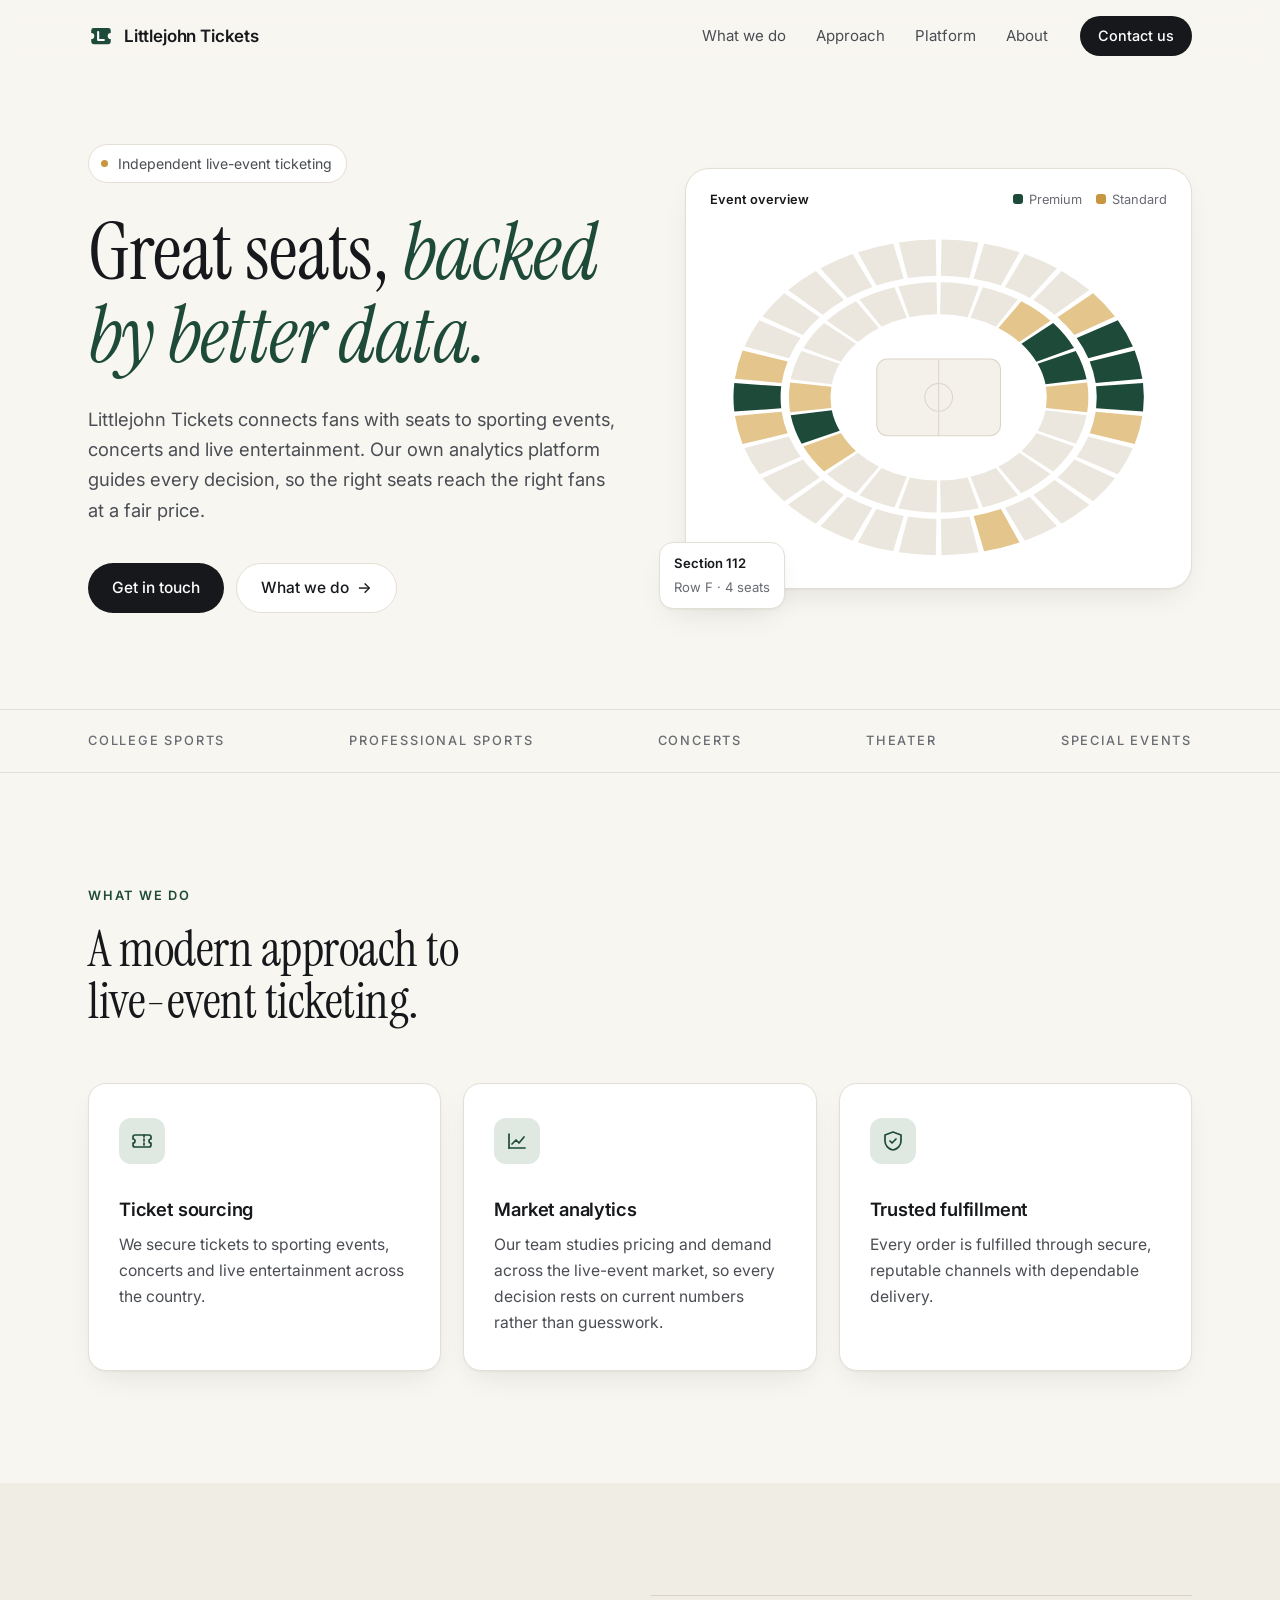
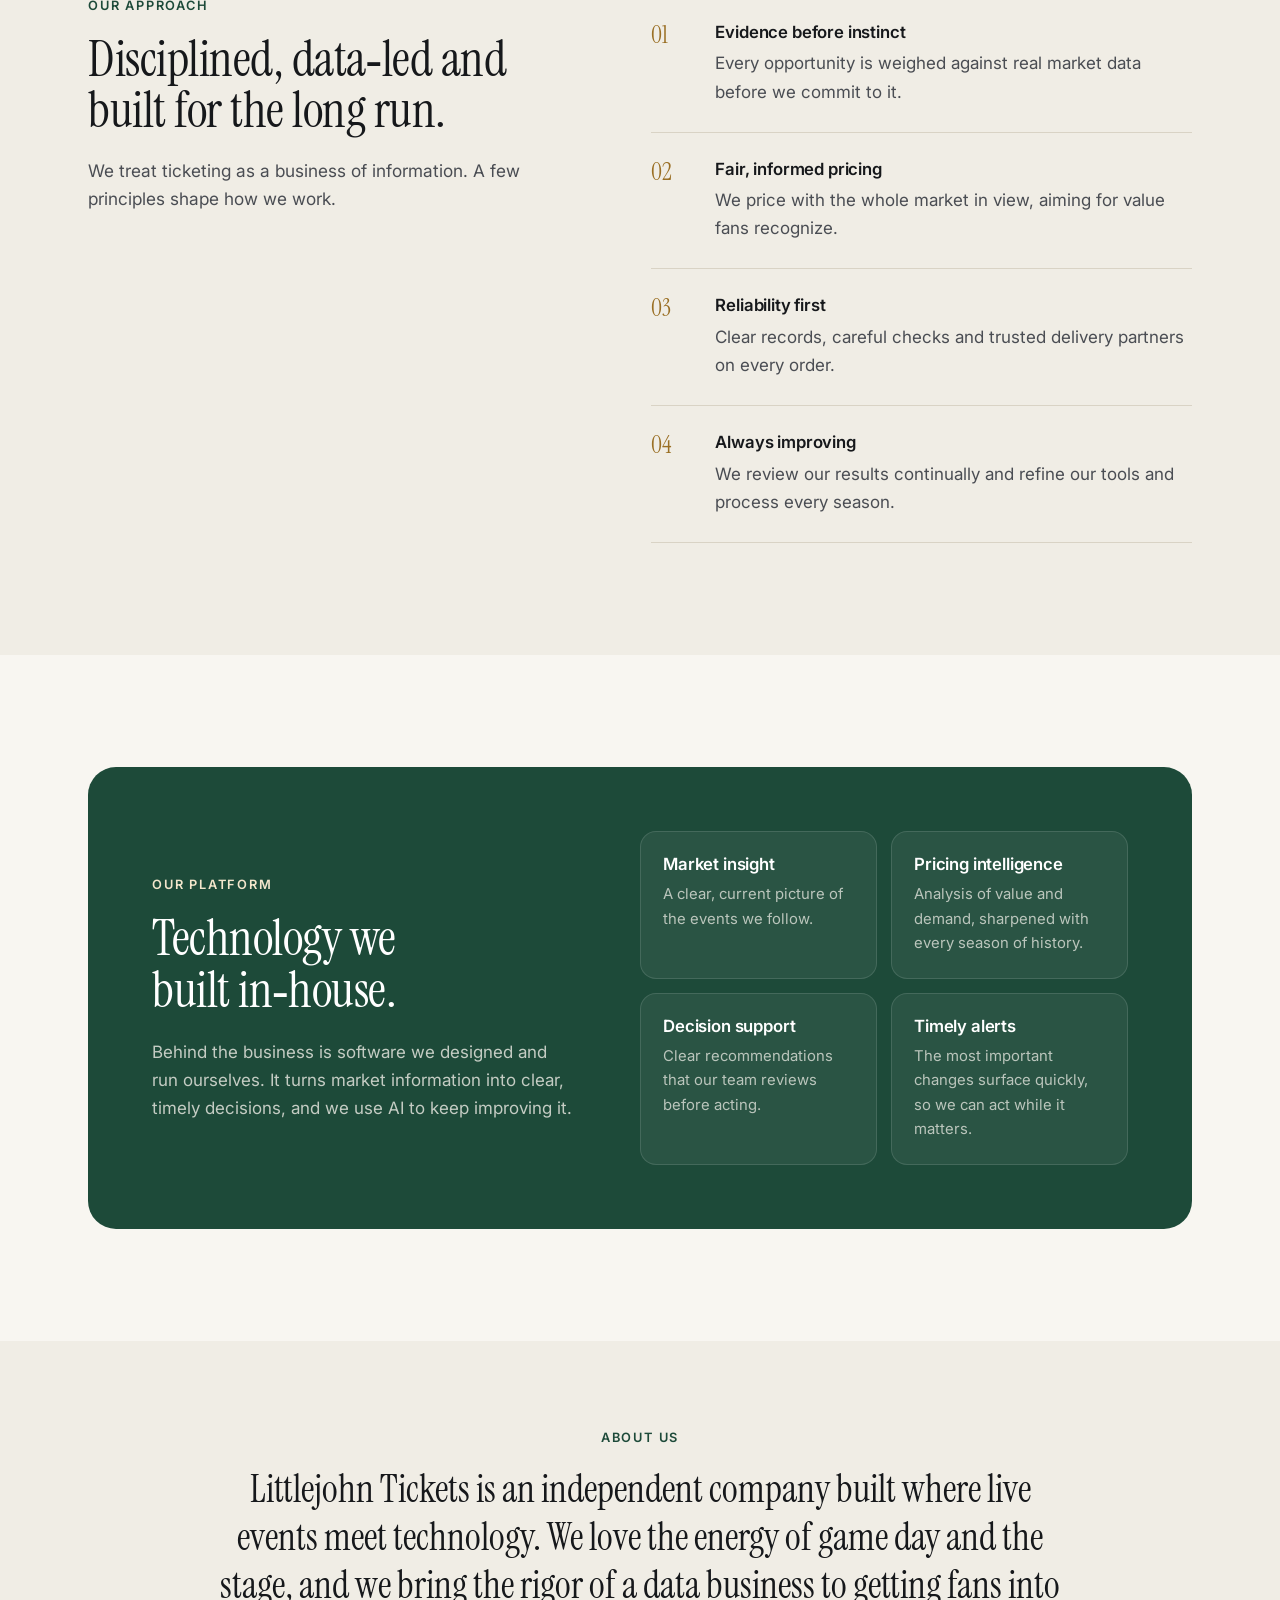
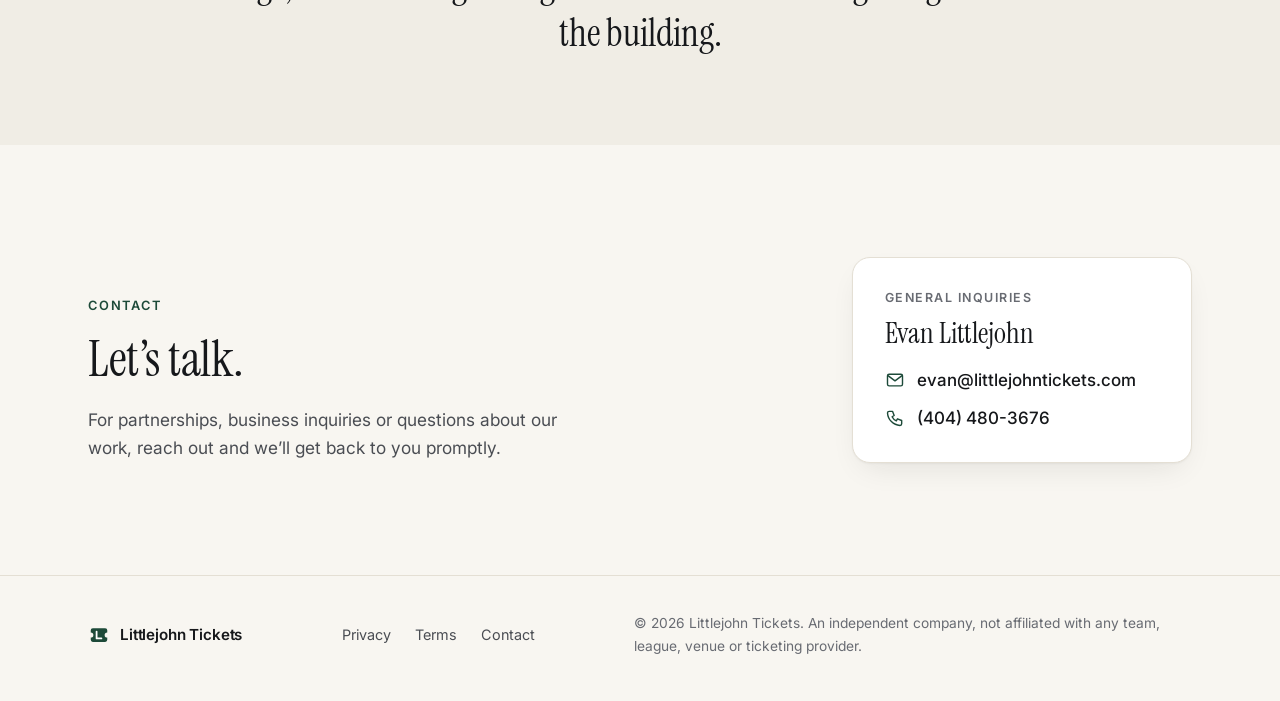
==== commit 9133783f: "Add privacy and terms pages, a light AI mention and review fixes An independent review scored the si" ====
--- a/index.html
+++ b/index.html
@@ -4,13 +4,24 @@
   <meta charset="utf-8">
   <meta name="viewport" content="width=device-width, initial-scale=1">
   <meta name="color-scheme" content="light">
-  <title>Littlejohn Tickets</title>
-  <meta name="description" content="Littlejohn Tickets is an independent live-event ticketing company. We source tickets to sports, concerts and live entertainment, guided by our own market analytics.">
+  <title>Littlejohn Tickets | Independent live-event ticketing</title>
+  <meta name="description" content="Littlejohn Tickets is an independent live-event ticketing company serving fans of sports, concerts and live entertainment, guided by our own analytics.">
   <meta property="og:title" content="Littlejohn Tickets">
   <meta property="og:description" content="Independent live-event ticketing, guided by our own market analytics.">
   <meta property="og:url" content="https://littlejohntickets.com/">
   <meta property="og:type" content="website">
+  <meta property="og:image" content="https://littlejohntickets.com/og.png">
+  <meta property="og:image:width" content="1200">
+  <meta property="og:image:height" content="630">
+  <meta name="twitter:card" content="summary_large_image">
+  <meta name="theme-color" content="#1d4a39">
+  <link rel="canonical" href="https://littlejohntickets.com/">
   <link rel="icon" href="favicon.svg" type="image/svg+xml">
+  <link rel="apple-touch-icon" href="apple-touch-icon.png">
+  <script type="application/ld+json">
+  {"@context": "https://schema.org", "@type": "Organization", "name": "Littlejohn Tickets",
+   "url": "https://littlejohntickets.com/", "email": "evan@littlejohntickets.com", "telephone": "+1-404-480-3676"}
+  </script>
   <link rel="preconnect" href="https://fonts.googleapis.com">
   <link rel="preconnect" href="https://fonts.gstatic.com" crossorigin>
   <link href="https://fonts.googleapis.com/css2?family=Instrument+Serif:ital@0;1&family=Inter:wght@400;500;600&display=swap" rel="stylesheet">
@@ -39,9 +50,9 @@
         <div class="hero-copy">
           <p class="kicker"><span class="dot"></span>Independent live-event ticketing</p>
           <h1>Great seats, <em>backed by better data.</em></h1>
-          <p class="lede">Littlejohn Tickets sources tickets to college athletics, professional sports, concerts
-            and live entertainment. Our own analytics platform guides every decision, so the right seats reach the
-            right fans at a fair price.</p>
+          <p class="lede">Littlejohn Tickets connects fans with seats to sporting events, concerts and live
+            entertainment. Our own analytics platform guides every decision, so the right seats reach the right
+            fans at a fair price.</p>
           <div class="hero-actions">
             <a class="btn btn-dark" href="#contact">Get in touch</a>
             <a class="btn btn-light" href="#services">What we do <span aria-hidden="true">&rarr;</span></a>
@@ -52,7 +63,7 @@
           <div class="panel">
             <div class="panel-head">
               <span class="panel-title">Event overview</span>
-              <span class="legend"><i class="lg lg-hot"></i>Selected <i class="lg lg-warm"></i>Watching</span>
+              <span class="legend"><i class="lg lg-hot"></i>Premium <i class="lg lg-warm"></i>Standard</span>
             </div>
             <svg class="bowl" viewBox="0 0 440 340">
               <path class="s" d="M222.0 62.0A140.4 108.0 0 0 1 257.7 66.0L247.2 94.9A101.4 78.0 0 0 0 221.4 92.0Z"/>
@@ -113,14 +124,13 @@
             </svg>
           </div>
           <div class="chip chip-a"><span class="chip-label">Section 112</span><span class="chip-value">Row F &middot; 4 seats</span></div>
-          <div class="chip chip-b"><span class="chip-dot"></span>Market view updated</div>
         </figure>
       </div>
     </section>
 
     <section class="band" aria-label="Events we work across">
       <div class="wrap band-inner">
-        <span>College athletics</span><span>Professional sports</span><span>Concerts</span><span>Theater</span><span>Special events</span>
+        <span>College sports</span><span>Professional sports</span><span>Concerts</span><span>Theater</span><span>Special events</span>
       </div>
     </section>
 
@@ -134,8 +144,7 @@
           <article class="service">
             <svg class="icon" viewBox="0 0 24 24" aria-hidden="true"><path d="M3 8a2 2 0 0 1 2-2h14a2 2 0 0 1 2 2v2a2 2 0 0 0 0 4v2a2 2 0 0 1-2 2H5a2 2 0 0 1-2-2v-2a2 2 0 0 0 0-4Z"/><path d="M14 6v12" stroke-dasharray="2 2"/></svg>
             <h3>Ticket sourcing</h3>
-            <p>We acquire tickets through official channels for events across the country, with a focus on
-              college athletics and high-demand dates.</p>
+            <p>We secure tickets to sporting events, concerts and live entertainment across the country.</p>
           </article>
           <article class="service">
             <svg class="icon" viewBox="0 0 24 24" aria-hidden="true"><path d="M4 19V5"/><path d="M4 19h16"/><path d="m7 15 4-4 3 3 5-6"/></svg>
@@ -146,8 +155,7 @@
           <article class="service">
             <svg class="icon" viewBox="0 0 24 24" aria-hidden="true"><path d="M12 3 4 6v6c0 4.5 3.4 8.3 8 9 4.6-.7 8-4.5 8-9V6Z"/><path d="m9 12 2 2 4-4"/></svg>
             <h3>Trusted fulfillment</h3>
-            <p>Tickets are delivered through established, guaranteed marketplaces, giving fans secure checkout
-              and dependable delivery.</p>
+            <p>Every order is fulfilled through secure, reputable channels with dependable delivery.</p>
           </article>
         </div>
       </div>
@@ -157,7 +165,7 @@
       <div class="wrap split">
         <div class="section-head">
           <p class="eyebrow">Our approach</p>
-          <h2>Disciplined, data-led and built for the long run.</h2>
+          <h2>Disciplined, data&#8209;led and built for the long run.</h2>
           <p class="section-lede">We treat ticketing as a business of information. A few principles shape how we
             work.</p>
         </div>
@@ -192,17 +200,14 @@
           <div class="platform-copy">
             <p class="eyebrow">Our platform</p>
             <h2>Technology we built in&#8209;house.</h2>
-            <p>Behind the business is software we designed and run ourselves. It keeps a steady watch on the
-              live-event market and turns a large volume of information into clear, timely decisions for our
-              team.</p>
+            <p>Behind the business is software we designed and run ourselves. It turns market information into
+              clear, timely decisions, and we use AI to keep improving it.</p>
           </div>
           <ul class="features">
-            <li><h3>Market monitoring</h3><p>Pricing and availability tracked continuously across the events we
-              follow.</p></li>
+            <li><h3>Market insight</h3><p>A clear, current picture of the events we follow.</p></li>
             <li><h3>Pricing intelligence</h3><p>Analysis of value and demand, sharpened with every season of
               history.</p></li>
-            <li><h3>Automated quality checks</h3><p>Every update is tested and reviewed before it goes into
-              use.</p></li>
+            <li><h3>Decision support</h3><p>Clear recommendations that our team reviews before acting.</p></li>
             <li><h3>Timely alerts</h3><p>The most important changes surface quickly, so we can act while it
               matters.</p></li>
           </ul>
@@ -212,7 +217,7 @@
 
     <section id="about" class="section section-tint">
       <div class="wrap about">
-        <p class="eyebrow">About us</p>
+        <h2 class="eyebrow">About us</h2>
         <p class="about-text">Littlejohn Tickets is an independent company built where live events meet
           technology. We love the energy of game day and the stage, and we bring the rigor of a data business to
           getting fans into the building.</p>
@@ -223,9 +228,9 @@
       <div class="wrap contact">
         <div class="section-head">
           <p class="eyebrow">Contact</p>
-          <h2>Let's talk.</h2>
+          <h2>Let’s talk.</h2>
           <p class="section-lede">For partnerships, business inquiries or questions about our work, reach out
-            and we'll get back to you promptly.</p>
+            and we’ll get back to you promptly.</p>
         </div>
         <div class="contact-card">
           <span class="contact-label">General inquiries</span>
@@ -247,6 +252,11 @@
         <svg class="brand-mark" viewBox="0 0 32 32" aria-hidden="true"><path d="M4 9a3 3 0 0 1 3-3h18a3 3 0 0 1 3 3v3.2a3.8 3.8 0 0 0 0 7.6V23a3 3 0 0 1-3 3H7a3 3 0 0 1-3-3v-3.2a3.8 3.8 0 0 0 0-7.6Z" fill="currentColor"/><path d="M12.5 11v10h7" fill="none" stroke="#fff" stroke-width="2.6" stroke-linecap="round" stroke-linejoin="round"/></svg>
         <span>Littlejohn Tickets</span>
       </a>
+      <nav class="footer-links" aria-label="Legal">
+        <a href="privacy.html">Privacy</a>
+        <a href="terms.html">Terms</a>
+        <a href="mailto:evan@littlejohntickets.com">Contact</a>
+      </nav>
       <p class="fine">&copy; <span id="year">2026</span> Littlejohn Tickets. An independent company, not affiliated
         with any team, league, venue or ticketing provider.</p>
     </div>
--- a/styles.css
+++ b/styles.css
@@ -5,7 +5,7 @@
   --tint: #f0ede5;
   --ink: #16181b;
   --body: #4a4d53;
-  --muted: #7a7d84;
+  --muted: #686b72;
   --line: #e4dfd4;
   --green: #1d4a39;
   --green-soft: #dfe9e2;
@@ -27,9 +27,11 @@
 h1, h2 { font-family: var(--serif); font-weight: 400; letter-spacing: -0.01em; line-height: 1.04; text-wrap: balance; }
 h1 { font-size: clamp(2.9rem, 6.4vw, 5rem); }
 h1 em, h2 em { font-style: italic; color: var(--green); }
-h2 { font-size: clamp(2.1rem, 4vw, 3.1rem); max-width: 18ch; }
+h2 { font-size: clamp(2.1rem, 4vw, 3.1rem); max-width: 20ch; }
 h3 { font-size: 1.05rem; font-weight: 600; letter-spacing: -0.01em; line-height: 1.3; }
 a { color: inherit; }
+a:focus-visible { outline: 2px solid var(--green); outline-offset: 3px; border-radius: 6px; }
+.btn:focus-visible { border-radius: 999px; }
 
 .wrap { width: 100%; max-width: 1160px; margin: 0 auto; padding: 0 28px; }
 
@@ -60,7 +62,7 @@
 .kicker { display: inline-flex; align-items: center; gap: 10px; font-size: .88rem; color: var(--body);
   background: var(--paper); border: 1px solid var(--line); border-radius: 999px; padding: 7px 14px 7px 12px;
   margin-bottom: 28px; }
-.dot { width: 8px; height: 8px; border-radius: 50%; background: var(--gold); box-shadow: 0 0 0 4px var(--gold-soft); }
+.dot { width: 7px; height: 7px; border-radius: 50%; background: var(--gold); }
 .lede { font-size: 1.15rem; color: var(--body); max-width: 50ch; margin-top: 26px; }
 .hero-actions { display: flex; flex-wrap: wrap; gap: 12px; margin-top: 38px; }
 
@@ -83,16 +85,15 @@
 
 .chip { position: absolute; background: var(--paper); border: 1px solid var(--line); border-radius: 14px;
   box-shadow: var(--shadow); font-size: .82rem; padding: 10px 14px; display: flex; gap: 8px; align-items: center; }
-.chip-a { left: -26px; bottom: 56px; flex-direction: column; align-items: flex-start; gap: 2px; }
+.chip-a { left: -26px; bottom: -20px; flex-direction: column; align-items: flex-start; gap: 2px; }
 .chip-label { font-weight: 600; }
 .chip-value { color: var(--muted); }
-.chip-b { right: -18px; top: -16px; color: var(--body); }
-.chip-dot { width: 8px; height: 8px; border-radius: 50%; background: #2f9e6a; box-shadow: 0 0 0 3px #d6efe2; }
 
 /* Band */
 .band { border-top: 1px solid var(--line); border-bottom: 1px solid var(--line); }
 .band-inner { display: flex; justify-content: space-between; flex-wrap: wrap; gap: 14px 28px; padding-top: 22px;
-  padding-bottom: 22px; font-family: var(--serif); font-size: 1.35rem; color: var(--body); }
+  padding-bottom: 22px; font: 500 .8rem/1.4 var(--sans); text-transform: uppercase; letter-spacing: .14em;
+  color: var(--muted); }
 
 /* Sections */
 .section { padding: 112px 0; }
@@ -112,11 +113,12 @@
 
 /* Approach */
 .split { display: grid; grid-template-columns: 1fr 1.1fr; gap: 72px; align-items: start; }
+.split .section-head { position: sticky; top: 120px; }
 .principles { list-style: none; padding: 0; margin: 0; }
 .principles li { display: grid; grid-template-columns: 56px 1fr; gap: 8px; padding: 26px 0;
   border-top: 1px solid #d9d3c5; }
 .principles li:last-child { border-bottom: 1px solid #d9d3c5; }
-.num { font-family: var(--serif); font-size: 1.5rem; color: var(--gold); line-height: 1.1; }
+.num { font-family: var(--serif); font-size: 1.5rem; color: #9a6f24; line-height: 1.1; }
 .principles p { color: var(--body); margin-top: 6px; }
 
 /* Platform */
@@ -133,6 +135,8 @@
 
 /* About */
 .about { max-width: 900px; text-align: center; }
+#about { padding: 88px 0; }
+.about h2.eyebrow { font-family: var(--sans); font-size: .8rem; font-weight: 600; line-height: 1.4; max-width: none; }
 .about-text { font-family: var(--serif); font-size: clamp(1.7rem, 3.2vw, 2.4rem); line-height: 1.25; }
 
 /* Contact */
@@ -151,7 +155,20 @@
 .footer-inner { display: flex; align-items: center; justify-content: space-between; gap: 24px; flex-wrap: wrap; }
 .brand-sm { font-size: .95rem; }
 .brand-sm .brand-mark { width: 22px; height: 22px; }
-.fine { color: var(--muted); font-size: .86rem; max-width: 62ch; }
+.fine { color: var(--muted); font-size: .86rem; max-width: 62ch; flex-basis: 100%; }
+.footer-links { display: flex; gap: 24px; font-size: .9rem; }
+.footer-links a { text-decoration: none; color: var(--body); }
+.footer-links a:hover { color: var(--ink); }
+
+/* Legal pages */
+.nav-back { margin-left: auto; }
+.legal { max-width: 760px; padding-top: 72px; padding-bottom: 112px; }
+.legal h1 { font-size: clamp(2.6rem, 5vw, 3.6rem); }
+.legal .updated { color: var(--muted); font-size: .92rem; margin: 14px 0 40px; }
+.legal h2 { font-family: var(--sans); font-size: 1.1rem; font-weight: 600; letter-spacing: -0.01em; line-height: 1.3;
+  max-width: none; margin: 36px 0 10px; }
+.legal p { color: var(--body); }
+.legal p a { color: var(--green); }
 
 /* Responsive */
 @media (max-width: 1000px) {
@@ -159,9 +176,10 @@
   .hero-grid { gap: 56px; }
   .split { gap: 40px; }
   .platform { padding: 48px 36px; gap: 36px; }
-  .services { grid-template-columns: 1fr 1fr; }
+  .services { grid-template-columns: 1fr; }
+  .hero-visual { max-width: 520px; width: 100%; margin-inline: auto; }
+  .split .section-head { position: static; }
   .chip-a { left: 8px; }
-  .chip-b { right: 8px; }
   .contact { align-items: start; }
 }
 
@@ -175,8 +193,7 @@
   .platform { padding: 36px 22px; border-radius: 22px; }
   .band-inner { justify-content: flex-start; font-size: 1.15rem; gap: 6px 18px; }
   .contact-card { min-width: 0; padding: 26px 22px; }
-  .chip-a { bottom: 18px; }
-  .chip-b { display: none; }
+  .chip-a { display: none; }
   .about { text-align: left; }
 }
 
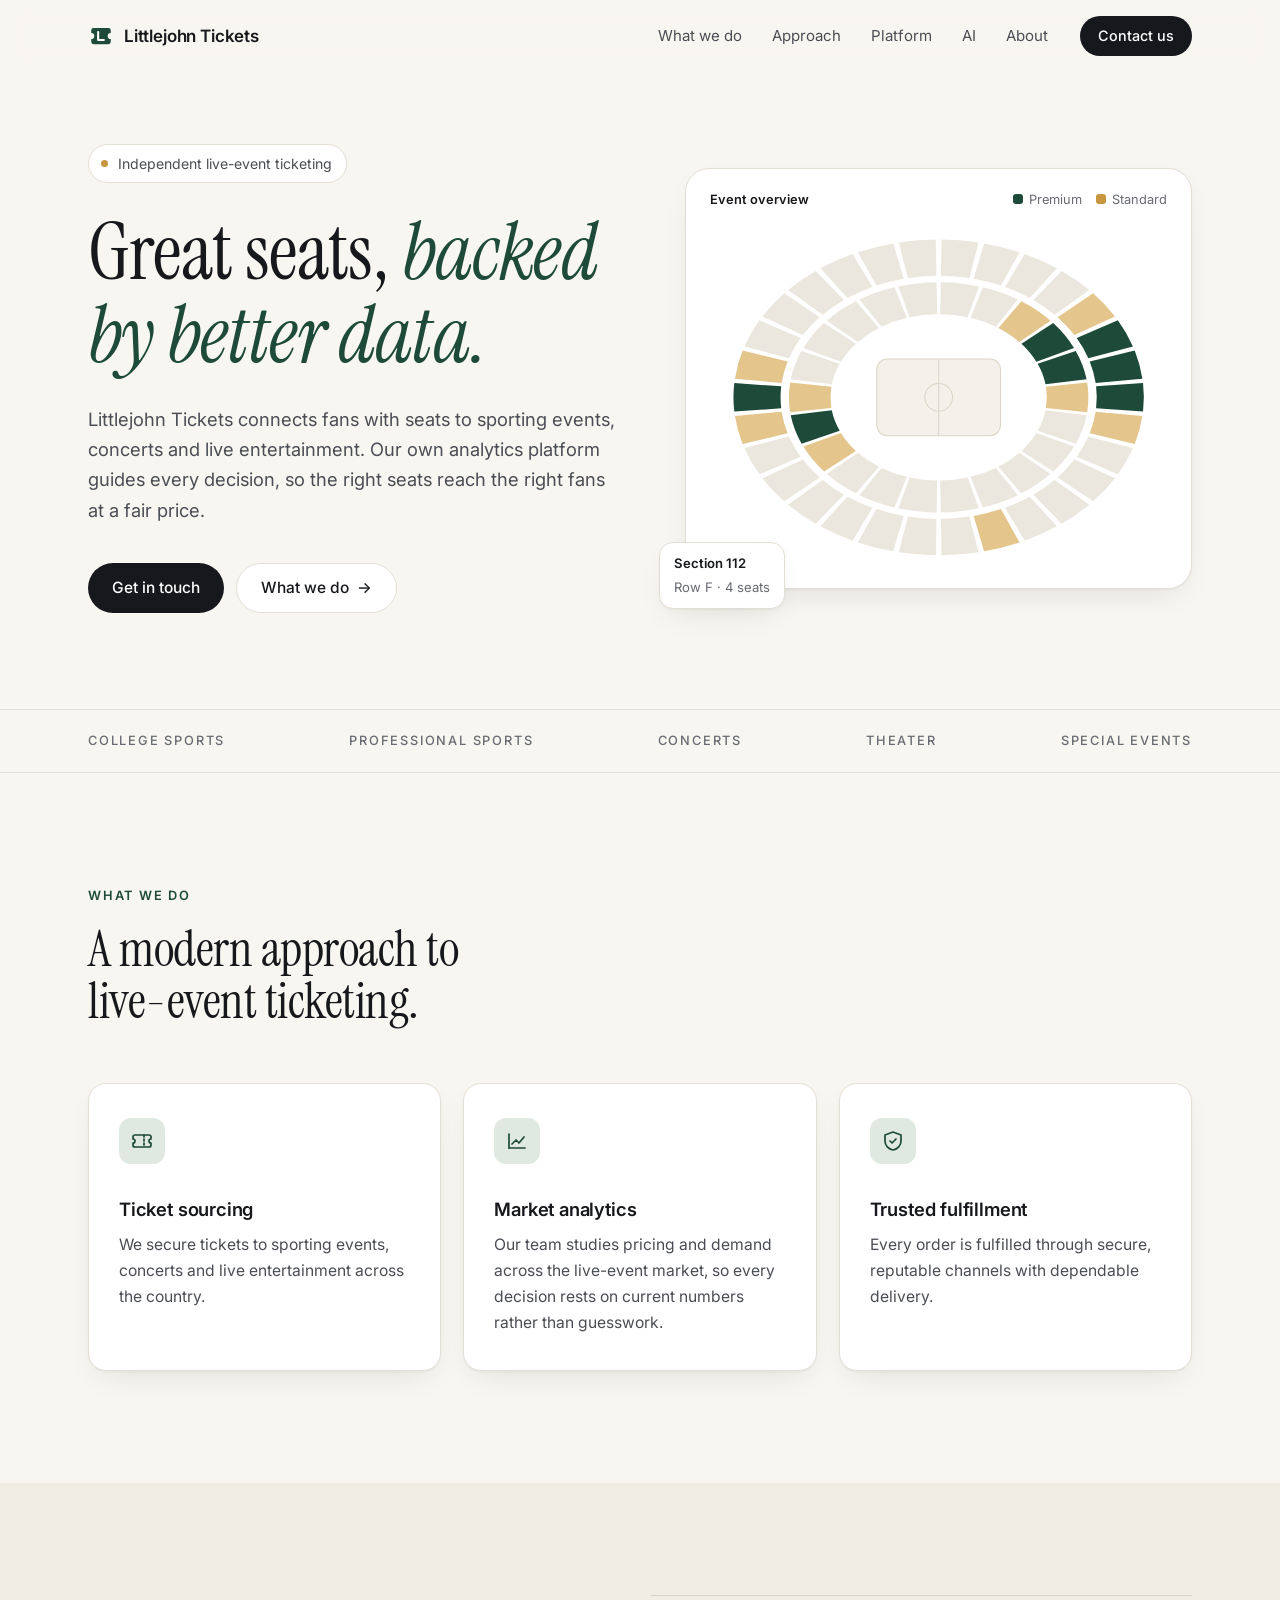
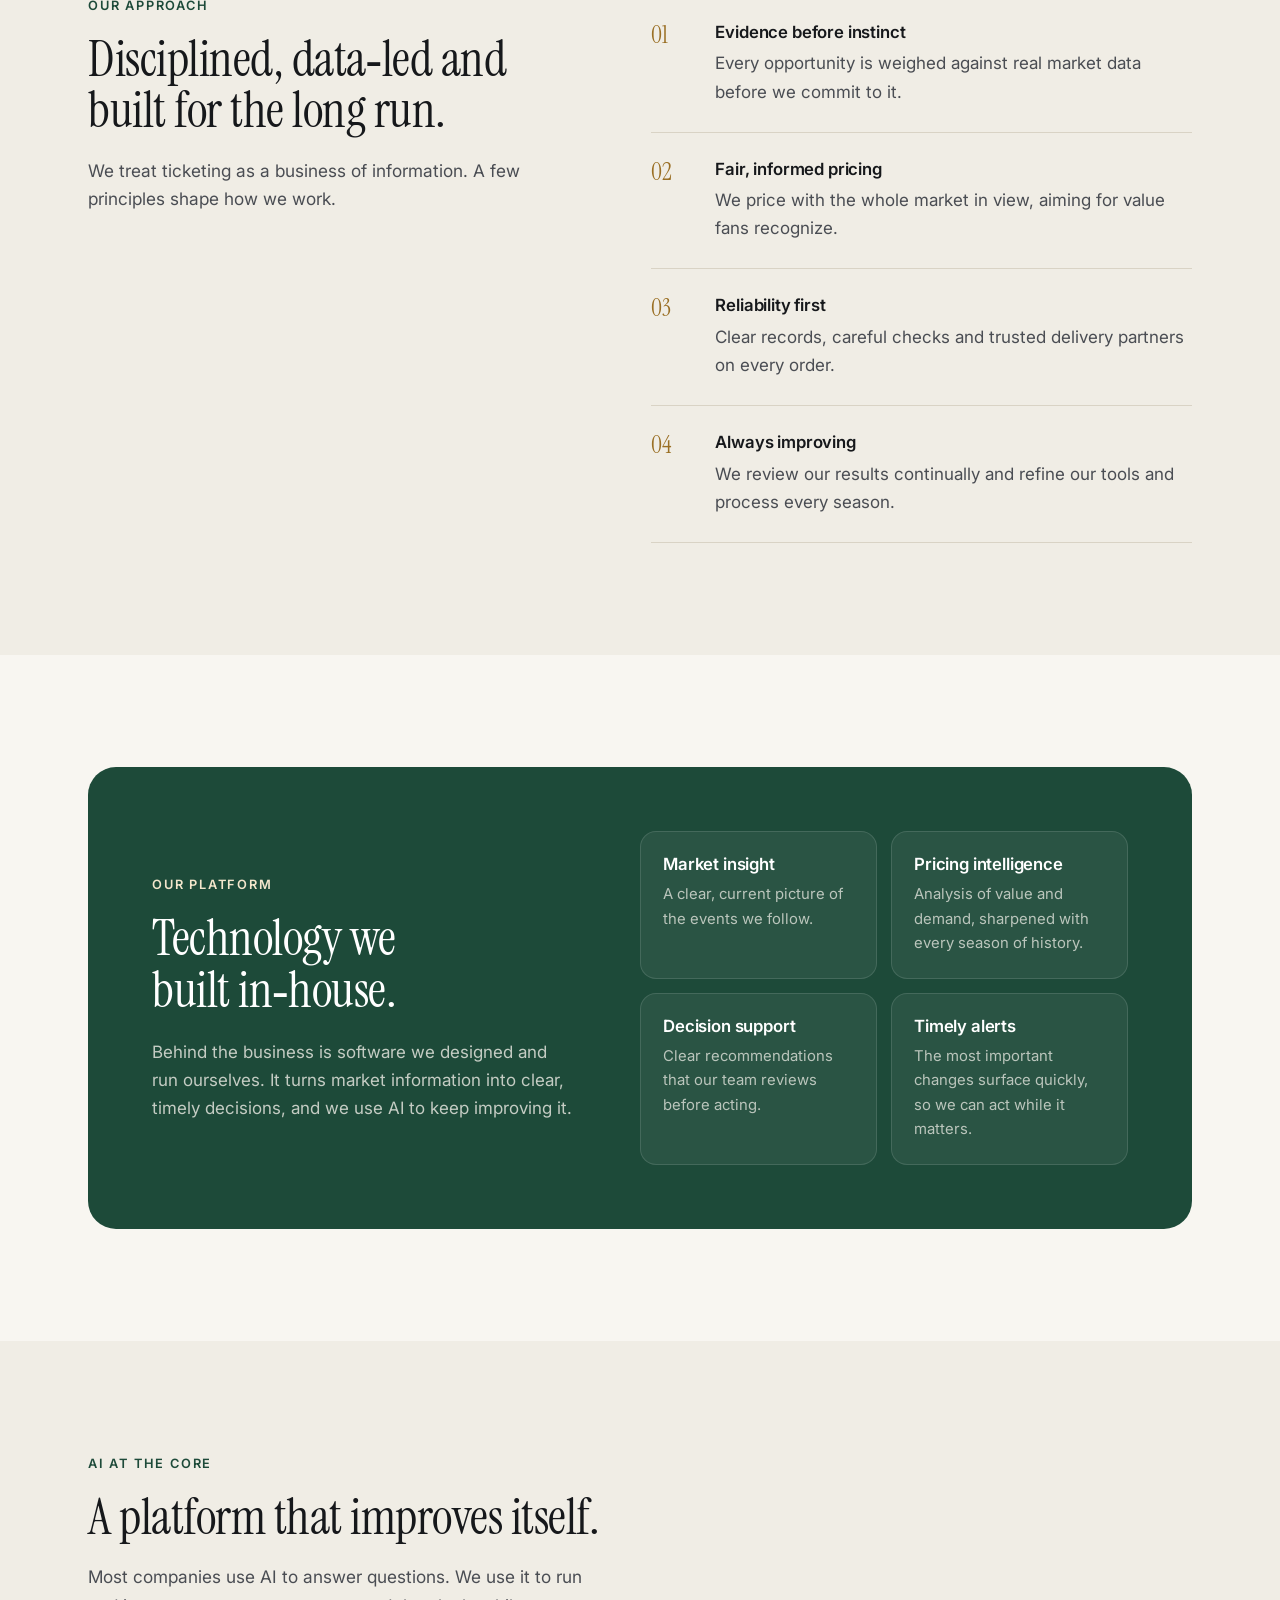
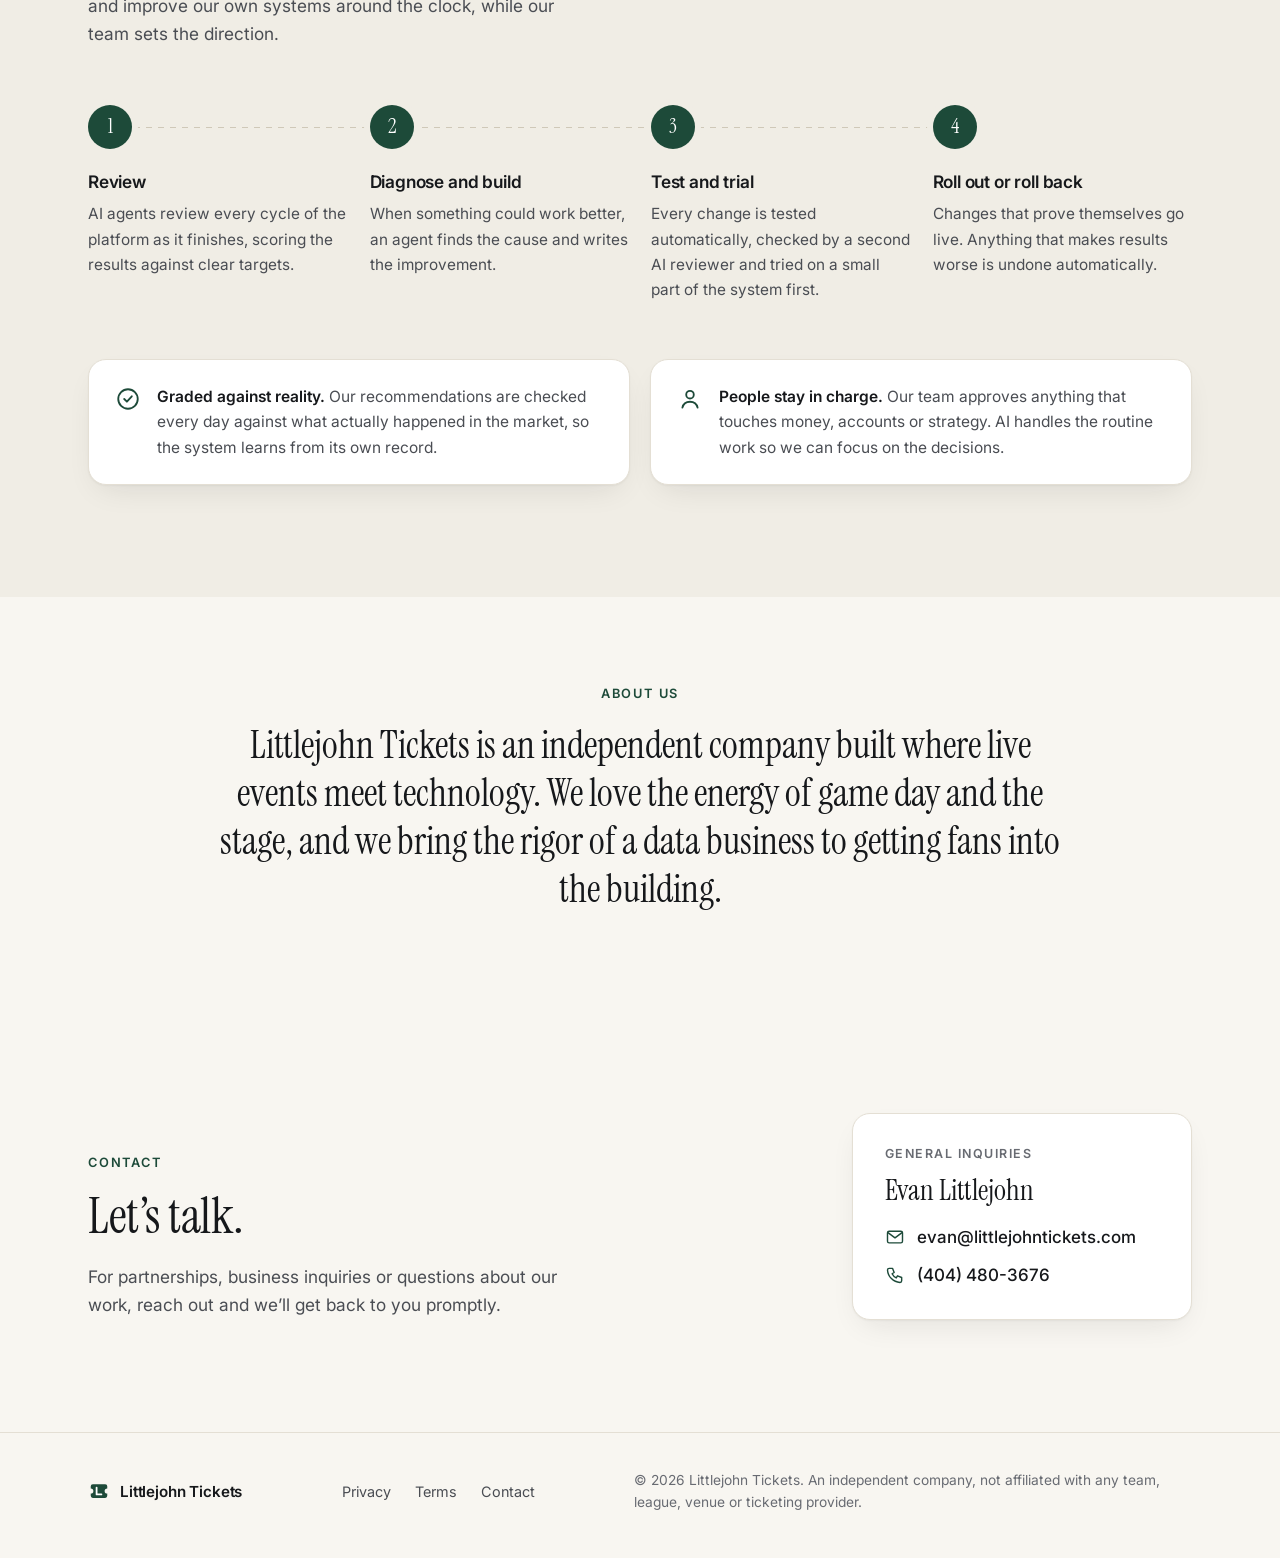
==== commit d5dc8a15: "Add an AI section: how the platform reviews, fixes and tests itself Four-step loop (review, diagnose" ====
--- a/index.html
+++ b/index.html
@@ -38,6 +38,7 @@
         <a href="#services">What we do</a>
         <a href="#approach">Approach</a>
         <a href="#platform">Platform</a>
+        <a href="#ai">AI</a>
         <a href="#about">About</a>
       </nav>
       <a class="btn btn-dark btn-sm" href="#contact">Contact us</a>
@@ -215,7 +216,55 @@
       </div>
     </section>
 
-    <section id="about" class="section section-tint">
+    <section id="ai" class="section section-tint">
+      <div class="wrap">
+        <div class="section-head ai-head">
+          <p class="eyebrow">AI at the core</p>
+          <h2>A platform that improves itself.</h2>
+          <p class="section-lede">Most companies use AI to answer questions. We use it to run and improve our own
+            systems around the clock, while our team sets the direction.</p>
+        </div>
+        <ol class="loop">
+          <li>
+            <span class="loop-num">1</span>
+            <h3>Review</h3>
+            <p>AI agents review every cycle of the platform as it finishes, scoring the results against clear
+              targets.</p>
+          </li>
+          <li>
+            <span class="loop-num">2</span>
+            <h3>Diagnose and build</h3>
+            <p>When something could work better, an agent finds the cause and writes the improvement.</p>
+          </li>
+          <li>
+            <span class="loop-num">3</span>
+            <h3>Test and trial</h3>
+            <p>Every change is tested automatically, checked by a second AI reviewer and tried on a small part of the
+              system first.</p>
+          </li>
+          <li>
+            <span class="loop-num">4</span>
+            <h3>Roll out or roll back</h3>
+            <p>Changes that prove themselves go live. Anything that makes results worse is undone
+              automatically.</p>
+          </li>
+        </ol>
+        <div class="ai-notes">
+          <div class="ai-note">
+            <svg viewBox="0 0 24 24" aria-hidden="true"><circle cx="12" cy="12" r="9"/><path d="m8.5 12 2.5 2.5 4.5-5"/></svg>
+            <p><strong>Graded against reality.</strong> Our recommendations are checked every day against what
+              actually happened in the market, so the system learns from its own record.</p>
+          </div>
+          <div class="ai-note">
+            <svg viewBox="0 0 24 24" aria-hidden="true"><circle cx="12" cy="8" r="3.5"/><path d="M5 20c.8-3.6 3.6-5.5 7-5.5s6.2 1.9 7 5.5"/></svg>
+            <p><strong>People stay in charge.</strong> Our team approves anything that touches money, accounts or
+              strategy. AI handles the routine work so we can focus on the decisions.</p>
+          </div>
+        </div>
+      </div>
+    </section>
+
+    <section id="about" class="section">
       <div class="wrap about">
         <h2 class="eyebrow">About us</h2>
         <p class="about-text">Littlejohn Tickets is an independent company built where live events meet
--- a/styles.css
+++ b/styles.css
@@ -133,6 +133,26 @@
 .features h3 { color: #fff; }
 .features p { color: rgba(243, 241, 234, .72); font-size: .93rem; margin-top: 6px; }
 
+/* AI loop */
+.ai-head h2 { max-width: none; }
+.loop { list-style: none; margin: 56px 0 0; padding: 0; display: grid; grid-template-columns: repeat(4, 1fr);
+  gap: 22px; position: relative; }
+.loop::before { content: ""; position: absolute; top: 22px; left: 22px; right: calc((100% - 66px) / 4 - 22px); height: 1px;
+  background: repeating-linear-gradient(90deg, #cfc8b8 0 6px, transparent 6px 12px); }
+.loop li { position: relative; }
+.loop-num { position: relative; display: grid; place-items: center; width: 44px; height: 44px; border-radius: 50%;
+  background: var(--green); color: #fff; font-family: var(--serif); font-size: 1.3rem; line-height: 1;
+  box-shadow: 0 0 0 6px var(--tint); }
+.loop h3 { margin: 22px 0 8px; font-size: 1.08rem; }
+.loop p { color: var(--body); font-size: .96rem; }
+.ai-notes { display: grid; grid-template-columns: 1fr 1fr; gap: 20px; margin-top: 56px; }
+.ai-note { display: flex; gap: 16px; align-items: flex-start; background: var(--paper); border: 1px solid var(--line);
+  border-radius: var(--radius); padding: 24px 26px; box-shadow: var(--shadow); }
+.ai-note svg { width: 26px; height: 26px; flex: none; margin-top: 2px; fill: none; stroke: var(--green);
+  stroke-width: 1.7; stroke-linecap: round; stroke-linejoin: round; }
+.ai-note p { color: var(--body); font-size: .97rem; }
+.ai-note strong { color: var(--ink); font-weight: 600; }
+
 /* About */
 .about { max-width: 900px; text-align: center; }
 #about { padding: 88px 0; }
@@ -177,6 +197,9 @@
   .split { gap: 40px; }
   .platform { padding: 48px 36px; gap: 36px; }
   .services { grid-template-columns: 1fr; }
+  .loop { grid-template-columns: 1fr 1fr; row-gap: 36px; }
+  .loop::before { display: none; }
+  .ai-notes { grid-template-columns: 1fr; }
   .hero-visual { max-width: 520px; width: 100%; margin-inline: auto; }
   .split .section-head { position: static; }
   .chip-a { left: 8px; }
@@ -190,6 +213,14 @@
   .hero { padding: 40px 0 64px; }
   .section { padding: 72px 0; }
   .services, .features { grid-template-columns: 1fr; }
+  .loop { grid-template-columns: 1fr; row-gap: 0; }
+  .loop li { display: grid; grid-template-columns: 44px 1fr; column-gap: 18px; padding-bottom: 28px; }
+  .loop li:not(:last-child)::before { content: ""; position: absolute; left: 21.5px; top: 50px; bottom: 6px;
+    width: 1px; background: #cfc8b8; }
+  .loop h3 { margin: 10px 0 6px; }
+  .loop p { grid-column: 2; }
+  .loop-num { grid-row: span 2; }
+  .ai-note { padding: 22px 20px; }
   .platform { padding: 36px 22px; border-radius: 22px; }
   .band-inner { justify-content: flex-start; font-size: 1.15rem; gap: 6px 18px; }
   .contact-card { min-width: 0; padding: 26px 22px; }
